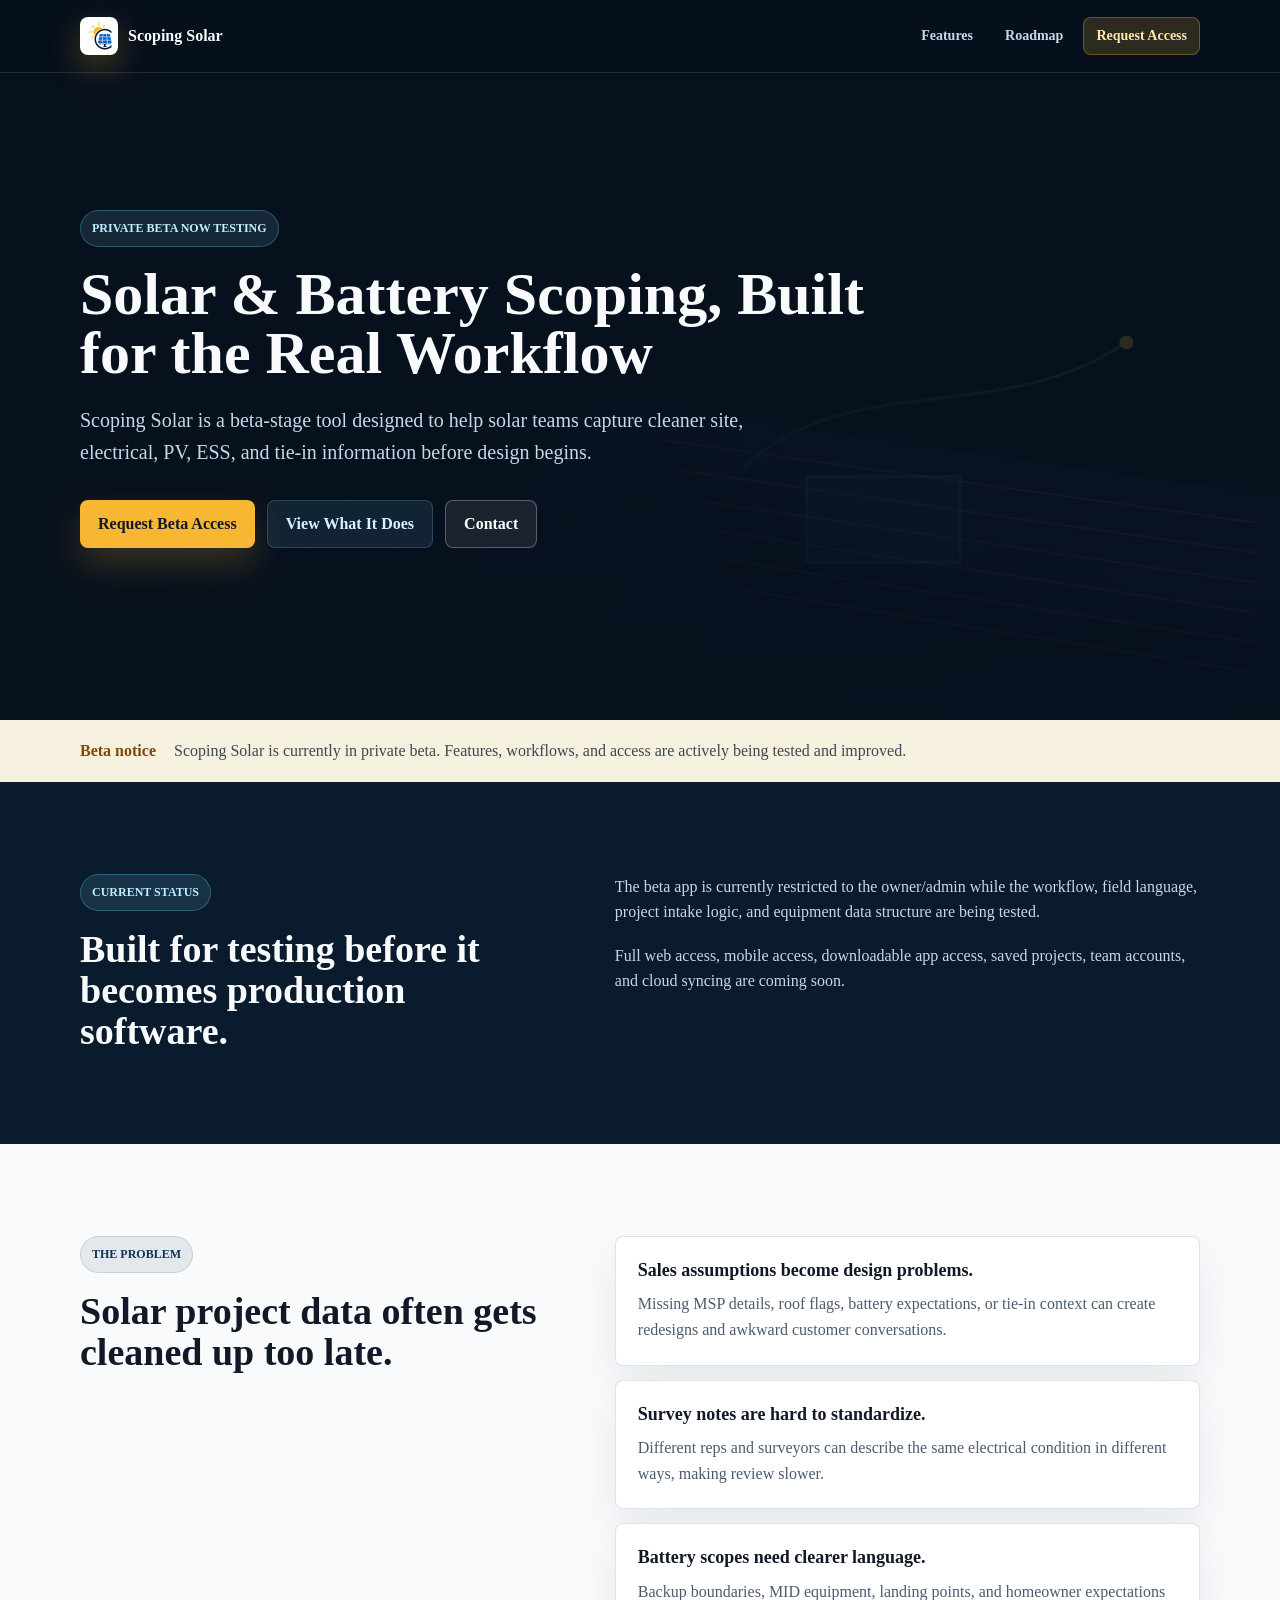
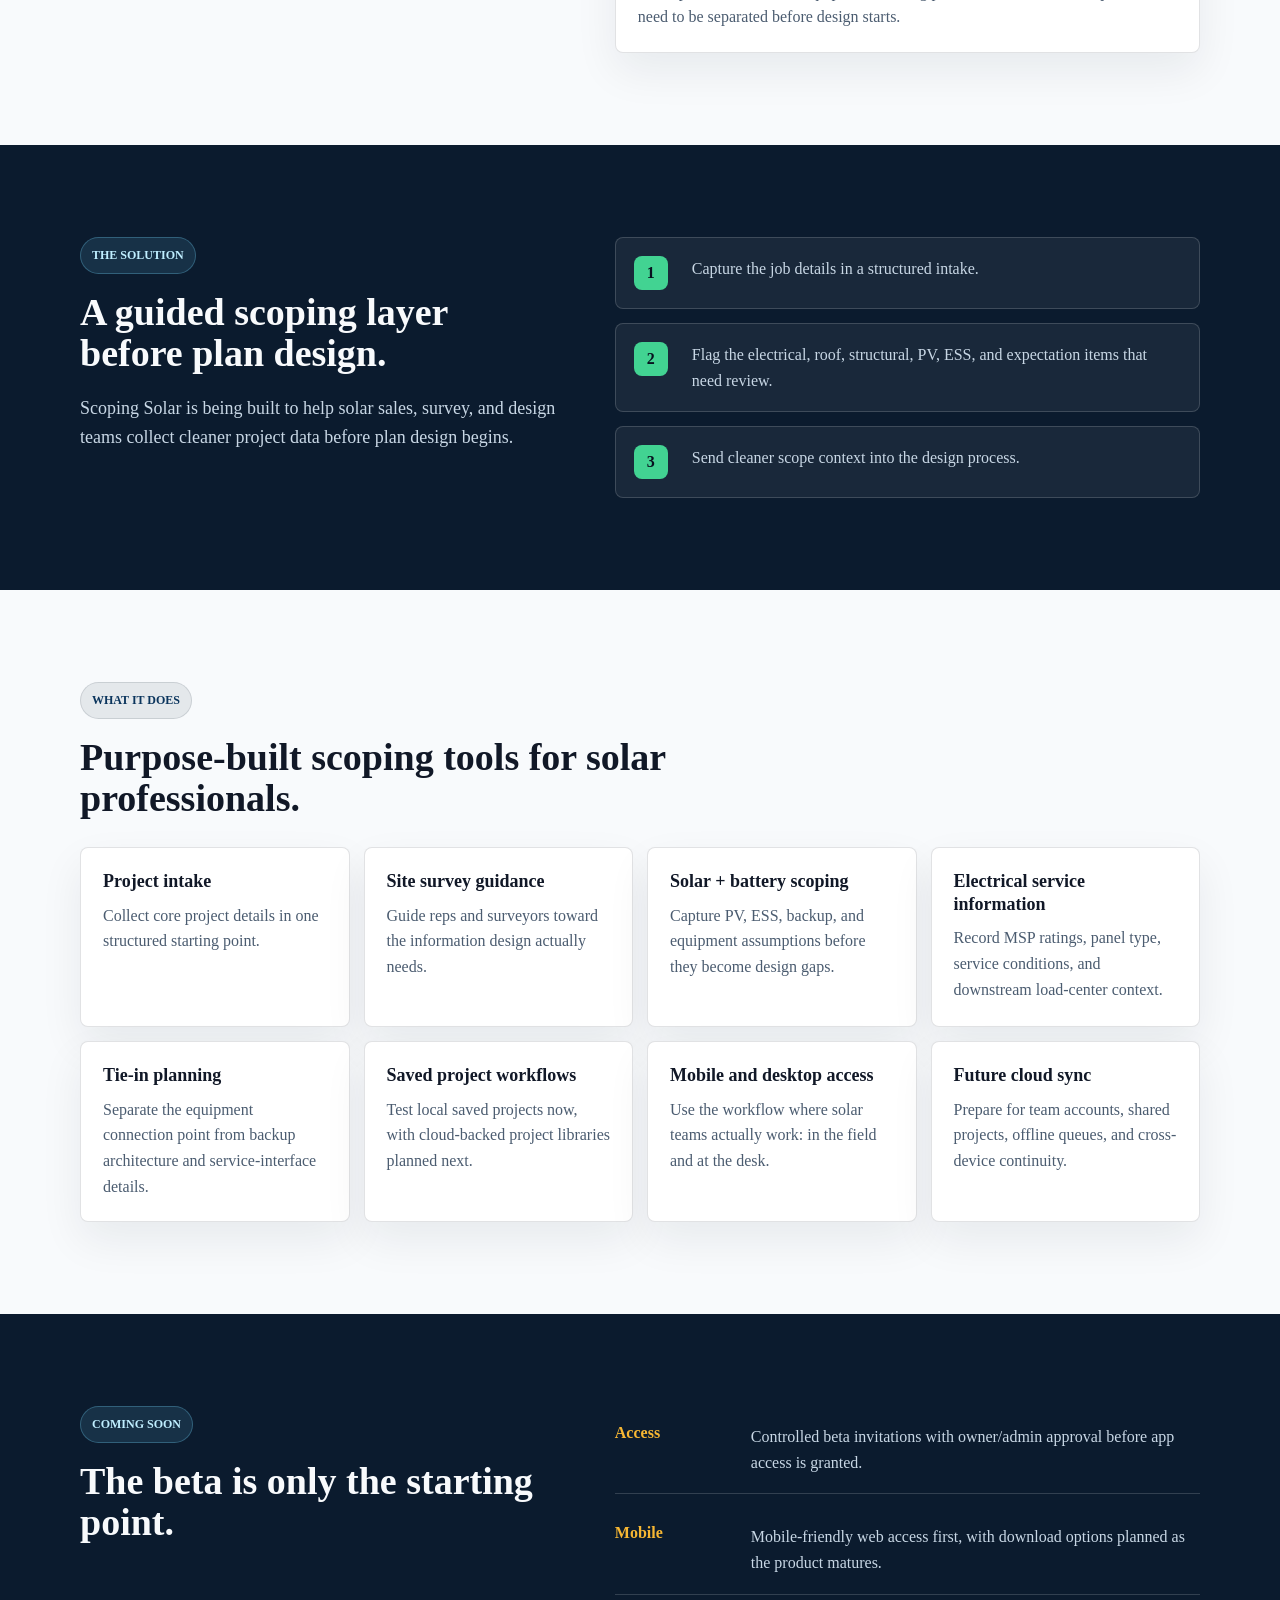
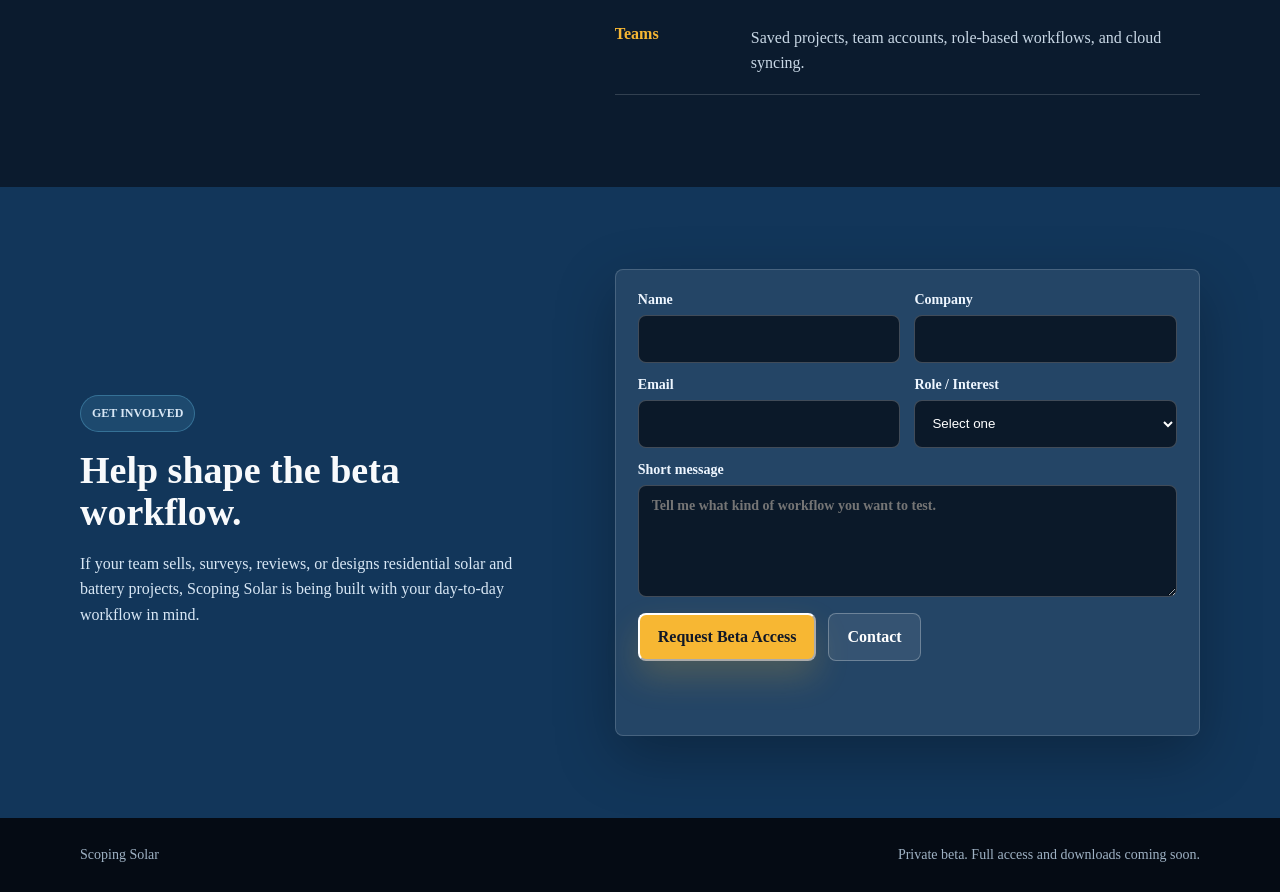
==== index.html @ 2214f365 "Add files via upload" ====
<!doctype html>
<html lang="en">
<head>
  <meta charset="UTF-8" />
  <meta name="viewport" content="width=device-width, initial-scale=1.0" />
  <meta name="theme-color" content="#08111f" />
  <meta
    name="description"
    content="Scoping Solar is a beta-stage solar and battery scoping app for cleaner sales, survey, and design project intake."
  />
  <title>Scoping Solar | Solar and Battery Scoping</title>
  <link rel="canonical" href="https://www.scopingsolar.com/" />
  <link rel="icon" href="scoping_solar_icon.png" type="image/png" />
  <link rel="apple-touch-icon" href="scoping_solar_icon.png" />
  <link rel="stylesheet" href="styles.css" />
</head>
<body>
  <a class="skip-link" href="#main">Skip to content</a>

  <header class="site-header" aria-label="Site header">
    <nav class="nav" aria-label="Primary navigation">
      <a class="brand" href="#top" aria-label="Scoping Solar home">
        <img class="brand-mark" src="scoping_solar_icon.png" alt="" aria-hidden="true" />
        <span>Scoping Solar</span>
      </a>
      <div class="nav-actions">
        <a href="#features">Features</a>
        <a href="#coming-soon">Roadmap</a>
        <a class="nav-cta" href="#request-access" data-scroll>Request Access</a>
      </div>
    </nav>
  </header>

  <main id="main">
    <section id="top" class="hero" aria-labelledby="hero-title">
      <canvas id="heroCanvas" aria-hidden="true"></canvas>
      <div class="hero-overlay" aria-hidden="true"></div>

      <div class="hero-content">
        <p class="beta-pill">Private beta now testing</p>
        <h1 id="hero-title">Solar &amp; Battery Scoping, Built for the Real Workflow</h1>
        <p class="hero-copy">
          Scoping Solar is a beta-stage tool designed to help solar teams capture cleaner site,
          electrical, PV, ESS, and tie-in information before design begins.
        </p>
        <div class="hero-actions" aria-label="Primary actions">
          <a class="button primary" href="#request-access" data-scroll>Request Beta Access</a>
          <a class="button quiet" href="#features" data-scroll>View What It Does</a>
          <a class="button secondary" href="mailto:BlakeParkison@outlook.com?subject=Scoping%20Solar%20Contact">Contact</a>
        </div>
      </div>
    </section>

    <section class="notice-band" aria-label="Beta notice">
      <div class="section-inner notice-content">
        <strong>Beta notice</strong>
        <p>
          Scoping Solar is currently in private beta. Features, workflows, and access are actively
          being tested and improved.
        </p>
      </div>
    </section>

    <section id="beta" class="section split-section" aria-labelledby="beta-title">
      <div class="section-inner split-grid">
        <div>
          <p class="section-kicker">Current status</p>
          <h2 id="beta-title">Built for testing before it becomes production software.</h2>
        </div>
        <div class="text-stack">
          <p>
            The beta app is currently restricted to the owner/admin while the workflow, field language,
            project intake logic, and equipment data structure are being tested.
          </p>
          <p>
            Full web access, mobile access, downloadable app access, saved projects, team accounts,
            and cloud syncing are coming soon.
          </p>
        </div>
      </div>
    </section>

    <section id="problem" class="section problem-section" aria-labelledby="problem-title">
      <div class="section-inner two-column">
        <div>
          <p class="section-kicker">The problem</p>
          <h2 id="problem-title">Solar project data often gets cleaned up too late.</h2>
        </div>
        <div class="panel-list" aria-label="Common workflow problems">
          <div class="info-panel">
            <h3>Sales assumptions become design problems.</h3>
            <p>Missing MSP details, roof flags, battery expectations, or tie-in context can create redesigns and awkward customer conversations.</p>
          </div>
          <div class="info-panel">
            <h3>Survey notes are hard to standardize.</h3>
            <p>Different reps and surveyors can describe the same electrical condition in different ways, making review slower.</p>
          </div>
          <div class="info-panel">
            <h3>Battery scopes need clearer language.</h3>
            <p>Backup boundaries, MID equipment, landing points, and homeowner expectations need to be separated before design starts.</p>
          </div>
        </div>
      </div>
    </section>

    <section id="solution" class="section solution-section" aria-labelledby="solution-title">
      <div class="section-inner solution-layout">
        <div>
          <p class="section-kicker">The solution</p>
          <h2 id="solution-title">A guided scoping layer before plan design.</h2>
          <p class="lead">
            Scoping Solar is being built to help solar sales, survey, and design teams collect cleaner
            project data before plan design begins.
          </p>
        </div>
        <div class="process" aria-label="Workflow overview">
          <div class="process-step">
            <span>1</span>
            <p>Capture the job details in a structured intake.</p>
          </div>
          <div class="process-step">
            <span>2</span>
            <p>Flag the electrical, roof, structural, PV, ESS, and expectation items that need review.</p>
          </div>
          <div class="process-step">
            <span>3</span>
            <p>Send cleaner scope context into the design process.</p>
          </div>
        </div>
      </div>
    </section>

    <section id="features" class="section features-section" aria-labelledby="features-title">
      <div class="section-inner">
        <div class="section-heading">
          <p class="section-kicker">What it does</p>
          <h2 id="features-title">Purpose-built scoping tools for solar professionals.</h2>
        </div>
        <div class="feature-grid">
          <article class="feature-card">
            <h3>Project intake</h3>
            <p>Collect core project details in one structured starting point.</p>
          </article>
          <article class="feature-card">
            <h3>Site survey guidance</h3>
            <p>Guide reps and surveyors toward the information design actually needs.</p>
          </article>
          <article class="feature-card">
            <h3>Solar + battery scoping</h3>
            <p>Capture PV, ESS, backup, and equipment assumptions before they become design gaps.</p>
          </article>
          <article class="feature-card">
            <h3>Electrical service information</h3>
            <p>Record MSP ratings, panel type, service conditions, and downstream load-center context.</p>
          </article>
          <article class="feature-card">
            <h3>Tie-in planning</h3>
            <p>Separate the equipment connection point from backup architecture and service-interface details.</p>
          </article>
          <article class="feature-card">
            <h3>Saved project workflows</h3>
            <p>Test local saved projects now, with cloud-backed project libraries planned next.</p>
          </article>
          <article class="feature-card">
            <h3>Mobile and desktop access</h3>
            <p>Use the workflow where solar teams actually work: in the field and at the desk.</p>
          </article>
          <article class="feature-card">
            <h3>Future cloud sync</h3>
            <p>Prepare for team accounts, shared projects, offline queues, and cross-device continuity.</p>
          </article>
        </div>
      </div>
    </section>

    <section id="coming-soon" class="section coming-section" aria-labelledby="coming-title">
      <div class="section-inner two-column">
        <div>
          <p class="section-kicker">Coming soon</p>
          <h2 id="coming-title">The beta is only the starting point.</h2>
        </div>
        <div class="roadmap-list">
          <div class="roadmap-item">
            <span>Access</span>
            <p>Controlled beta invitations with owner/admin approval before app access is granted.</p>
          </div>
          <div class="roadmap-item">
            <span>Mobile</span>
            <p>Mobile-friendly web access first, with download options planned as the product matures.</p>
          </div>
          <div class="roadmap-item">
            <span>Teams</span>
            <p>Saved projects, team accounts, role-based workflows, and cloud syncing.</p>
          </div>
        </div>
      </div>
    </section>

    <section id="request-access" class="cta-section" aria-labelledby="cta-title">
      <div class="section-inner cta-layout">
        <div>
          <p class="section-kicker">Get involved</p>
          <h2 id="cta-title">Help shape the beta workflow.</h2>
          <p>
            If your team sells, surveys, reviews, or designs residential solar and battery projects,
            Scoping Solar is being built with your day-to-day workflow in mind.
          </p>
        </div>
        <!-- TODO: Replace this mailto/local placeholder with a secure backend form endpoint and admin approval workflow. -->
        <form id="accessRequestForm" class="access-form" novalidate>
          <label>
            <span>Name</span>
            <input name="name" type="text" autocomplete="name" required />
          </label>
          <label>
            <span>Company</span>
            <input name="company" type="text" autocomplete="organization" required />
          </label>
          <label>
            <span>Email</span>
            <input name="email" type="email" autocomplete="email" required />
          </label>
          <label>
            <span>Role / Interest</span>
            <select name="role" required>
              <option value="">Select one</option>
              <option>Solar sales</option>
              <option>Site survey</option>
              <option>Design / engineering</option>
              <option>Operations / management</option>
              <option>Installer / EPC</option>
              <option>Other</option>
            </select>
          </label>
          <label class="full">
            <span>Short message</span>
            <textarea name="message" rows="4" placeholder="Tell me what kind of workflow you want to test."></textarea>
          </label>
          <div class="form-actions">
            <button class="button primary" type="submit">Request Beta Access</button>
            <a class="button secondary" href="mailto:BlakeParkison@outlook.com?subject=Scoping%20Solar%20Contact">Contact</a>
          </div>
          <p id="accessFormStatus" class="form-status" role="status" aria-live="polite"></p>
        </form>
      </div>
    </section>
  </main>

  <footer class="footer">
    <div class="section-inner footer-content">
      <p>Scoping Solar</p>
      <p>Private beta. Full access and downloads coming soon.</p>
    </div>
  </footer>

  <script src="app.js"></script>
</body>
</html>
---- styles.css ----
:root {
  color-scheme: dark;
  --ink: #07101d;
  --navy: #0b1b2e;
  --panel: #10233a;
  --panel-soft: #f7fafc;
  --line: rgba(255, 255, 255, 0.16);
  --line-dark: rgba(9, 23, 39, 0.12);
  --text: #f8fafc;
  --soft: #c8d7e5;
  --muted: #5f7186;
  --solar: #f7b733;
  --cyan: #75d7ff;
  --green: #42d392;
  --white: #ffffff;
  --shadow: 0 20px 60px rgba(0, 0, 0, 0.28);
  --max: 1120px;
  --radius: 8px;
}

* {
  box-sizing: border-box;
}

html {
  scroll-behavior: smooth;
}

body {
  margin: 0;
  background: var(--ink);
  color: var(--text);
  font-family: Inter, ui-sans-serif, system-ui, -apple-system, BlinkMacSystemFont, "Segoe UI", sans-serif;
}

body,
button,
input,
textarea {
  font: inherit;
}

a {
  color: inherit;
  text-decoration: none;
}

p,
h1,
h2,
h3 {
  margin: 0;
}

p {
  line-height: 1.6;
}

.skip-link {
  position: absolute;
  left: 16px;
  top: -80px;
  z-index: 100;
  border-radius: var(--radius);
  background: var(--solar);
  color: #111827;
  padding: 10px 14px;
  font-weight: 800;
}

.skip-link:focus {
  top: 12px;
}

.site-header {
  position: fixed;
  inset: 0 0 auto;
  z-index: 30;
  border-bottom: 1px solid rgba(255, 255, 255, 0.12);
  background: rgba(7, 16, 29, 0.82);
  backdrop-filter: blur(16px);
}

.nav {
  display: flex;
  align-items: center;
  justify-content: space-between;
  gap: 18px;
  width: min(var(--max), calc(100% - 32px));
  min-height: 72px;
  margin: 0 auto;
}

.brand {
  display: inline-flex;
  align-items: center;
  gap: 10px;
  min-width: 0;
  font-weight: 900;
}

.brand-mark {
  width: 38px;
  height: 38px;
  border-radius: var(--radius);
  object-fit: contain;
  background: var(--white);
  padding: 3px;
  box-shadow: 0 12px 32px rgba(247, 183, 51, 0.28);
}

.nav-actions {
  display: flex;
  align-items: center;
  justify-content: flex-end;
  gap: 8px;
  font-size: 14px;
  font-weight: 800;
}

.nav-actions a {
  border-radius: var(--radius);
  padding: 10px 12px;
  color: var(--soft);
}

.nav-actions a:hover,
.nav-actions a:focus-visible {
  background: rgba(255, 255, 255, 0.08);
  color: var(--white);
  outline: none;
}

.nav-actions .nav-cta {
  background: rgba(247, 183, 51, 0.16);
  color: #ffe7aa;
  border: 1px solid rgba(247, 183, 51, 0.32);
}

.hero {
  position: relative;
  display: grid;
  align-items: center;
  min-height: 720px;
  overflow: hidden;
  padding: 124px 0 86px;
  background: #07101d;
}

#heroCanvas,
.hero-overlay {
  position: absolute;
  inset: 0;
  width: 100%;
  height: 100%;
}

#heroCanvas {
  opacity: 0.9;
}

.hero-overlay {
  background:
    linear-gradient(90deg, rgba(7, 16, 29, 0.94) 0%, rgba(7, 16, 29, 0.78) 46%, rgba(7, 16, 29, 0.42) 100%),
    linear-gradient(180deg, rgba(7, 16, 29, 0.2) 0%, rgba(7, 16, 29, 0.92) 100%);
}

.hero-content {
  position: relative;
  z-index: 2;
  width: min(var(--max), calc(100% - 32px));
  margin: 0 auto;
}

.beta-pill,
.section-kicker {
  display: inline-flex;
  align-items: center;
  border-radius: 999px;
  margin-bottom: 18px;
  padding: 8px 11px;
  background: rgba(117, 215, 255, 0.12);
  border: 1px solid rgba(117, 215, 255, 0.28);
  color: #bfeeff;
  font-size: 12px;
  font-weight: 900;
  text-transform: uppercase;
  letter-spacing: 0;
}

h1 {
  max-width: 830px;
  font-size: 60px;
  line-height: 0.98;
  letter-spacing: 0;
}

.hero-copy {
  max-width: 720px;
  margin-top: 22px;
  color: var(--soft);
  font-size: 20px;
}

.hero-actions,
.cta-actions {
  display: flex;
  flex-wrap: wrap;
  gap: 12px;
  margin-top: 32px;
}

.button {
  display: inline-flex;
  align-items: center;
  justify-content: center;
  min-height: 48px;
  border-radius: var(--radius);
  padding: 13px 18px;
  font-weight: 900;
  text-align: center;
  transition: transform 160ms ease, background 160ms ease, border-color 160ms ease;
}

.button:hover,
.button:focus-visible {
  transform: translateY(-1px);
  outline: none;
}

.button.primary {
  background: var(--solar);
  color: #111827;
  box-shadow: 0 16px 34px rgba(247, 183, 51, 0.2);
}

.button.secondary {
  border: 1px solid rgba(255, 255, 255, 0.28);
  background: rgba(255, 255, 255, 0.08);
  color: var(--white);
}

.button.quiet {
  color: #d6f3ff;
  background: rgba(117, 215, 255, 0.1);
  border: 1px solid rgba(117, 215, 255, 0.2);
}

.notice-band {
  background: #f6f0df;
  color: #1f2937;
}

.section-inner {
  width: min(var(--max), calc(100% - 32px));
  margin: 0 auto;
}

.notice-content {
  display: flex;
  align-items: center;
  gap: 18px;
  padding: 18px 0;
}

.notice-content strong {
  flex: 0 0 auto;
  color: #7c4a03;
}

.notice-content p {
  color: #3f4753;
}

.section {
  padding: 92px 0;
}

.split-section,
.solution-section,
.coming-section {
  background: var(--navy);
}

.problem-section,
.features-section {
  background: #f8fafc;
  color: #111827;
}

.split-grid,
.two-column,
.solution-layout,
.cta-layout {
  display: grid;
  grid-template-columns: minmax(0, 0.9fr) minmax(0, 1.1fr);
  gap: 56px;
  align-items: start;
}

h2 {
  max-width: 680px;
  font-size: 38px;
  line-height: 1.08;
  letter-spacing: 0;
}

h3 {
  font-size: 18px;
  line-height: 1.25;
  letter-spacing: 0;
}

.text-stack {
  display: grid;
  gap: 18px;
  color: var(--soft);
}

.problem-section .section-kicker,
.features-section .section-kicker {
  background: rgba(11, 27, 46, 0.08);
  border-color: rgba(11, 27, 46, 0.12);
  color: #0b355d;
}

.panel-list {
  display: grid;
  gap: 14px;
}

.info-panel,
.feature-card {
  border-radius: var(--radius);
  border: 1px solid var(--line-dark);
  background: var(--white);
  box-shadow: 0 18px 44px rgba(15, 23, 42, 0.07);
}

.info-panel {
  padding: 22px;
}

.info-panel p,
.feature-card p {
  margin-top: 10px;
  color: #4b5c70;
}

.lead {
  margin-top: 20px;
  color: var(--soft);
  font-size: 18px;
}

.process {
  display: grid;
  gap: 14px;
}

.process-step {
  display: grid;
  grid-template-columns: 44px 1fr;
  gap: 14px;
  align-items: start;
  border-radius: var(--radius);
  border: 1px solid var(--line);
  background: rgba(255, 255, 255, 0.06);
  padding: 18px;
}

.process-step span {
  display: grid;
  place-items: center;
  width: 34px;
  height: 34px;
  border-radius: var(--radius);
  background: var(--green);
  color: #08111f;
  font-weight: 900;
}

.process-step p {
  color: var(--soft);
}

.section-heading {
  max-width: 720px;
  margin-bottom: 28px;
}

.feature-grid {
  display: grid;
  grid-template-columns: repeat(4, minmax(0, 1fr));
  gap: 14px;
}

.feature-card {
  min-height: 180px;
  padding: 22px;
}

.roadmap-list {
  display: grid;
  gap: 12px;
}

.roadmap-item {
  display: grid;
  grid-template-columns: 120px 1fr;
  gap: 16px;
  padding: 18px 0;
  border-bottom: 1px solid var(--line);
}

.roadmap-item span {
  color: var(--solar);
  font-weight: 900;
}

.roadmap-item p {
  color: var(--soft);
}

.cta-section {
  background: #12365a;
  color: var(--text);
  padding: 82px 0;
}

.cta-layout {
  align-items: center;
}

.cta-layout p {
  margin-top: 18px;
  color: #d8e7f5;
}

.cta-actions {
  justify-content: flex-end;
  margin-top: 0;
}

.access-form {
  display: grid;
  grid-template-columns: repeat(2, minmax(0, 1fr));
  gap: 14px;
  border-radius: var(--radius);
  border: 1px solid rgba(255, 255, 255, 0.16);
  background: rgba(255, 255, 255, 0.08);
  padding: 22px;
  box-shadow: var(--shadow);
}

.access-form label {
  display: grid;
  gap: 7px;
  color: #eef6ff;
  font-size: 14px;
  font-weight: 900;
}

.access-form .full,
.form-actions,
.form-status {
  grid-column: 1 / -1;
}

.access-form input,
.access-form select,
.access-form textarea {
  width: 100%;
  min-height: 48px;
  border: 1px solid rgba(255, 255, 255, 0.22);
  border-radius: var(--radius);
  background: rgba(7, 16, 29, 0.82);
  color: var(--white);
  padding: 12px 13px;
  outline: none;
}

.access-form textarea {
  min-height: 112px;
  resize: vertical;
}

.access-form input:focus,
.access-form select:focus,
.access-form textarea:focus {
  border-color: var(--solar);
  box-shadow: 0 0 0 3px rgba(247, 183, 51, 0.18);
}

.access-form select option {
  color: #111827;
}

.form-actions {
  display: flex;
  flex-wrap: wrap;
  gap: 12px;
  margin-top: 2px;
}

.form-status {
  min-height: 20px;
  color: #d8e7f5;
  font-size: 14px;
}

.footer {
  background: #050b14;
  color: #9fb2c4;
  padding: 26px 0;
}

.footer-content {
  display: flex;
  justify-content: space-between;
  gap: 18px;
  font-size: 14px;
}

@media (max-width: 900px) {
  .nav {
    min-height: 66px;
  }

  .nav-actions a:not(.nav-cta) {
    display: none;
  }

  .hero {
    min-height: 660px;
    padding-top: 112px;
  }

  h1 {
    font-size: 44px;
  }

  .hero-copy {
    font-size: 18px;
  }

  .split-grid,
  .two-column,
  .solution-layout,
  .cta-layout {
    grid-template-columns: 1fr;
    gap: 28px;
  }

  .feature-grid {
    grid-template-columns: repeat(2, minmax(0, 1fr));
  }

  .cta-actions {
    justify-content: flex-start;
  }

  .access-form {
    grid-template-columns: 1fr;
  }
}

@media (max-width: 640px) {
  .brand span:last-child {
    max-width: 132px;
    overflow: hidden;
    text-overflow: ellipsis;
    white-space: nowrap;
  }

  .nav-actions .nav-cta {
    padding: 9px 10px;
    font-size: 13px;
  }

  .hero {
    min-height: 620px;
  }

  .hero-overlay {
    background:
      linear-gradient(180deg, rgba(7, 16, 29, 0.94) 0%, rgba(7, 16, 29, 0.76) 58%, rgba(7, 16, 29, 0.96) 100%);
  }

  h1 {
    font-size: 36px;
  }

  h2 {
    font-size: 30px;
  }

  .hero-actions,
  .cta-actions {
    display: grid;
    grid-template-columns: 1fr;
  }

  .button {
    width: 100%;
  }

  .notice-content,
  .footer-content {
    align-items: flex-start;
    flex-direction: column;
  }

  .section {
    padding: 68px 0;
  }

  .feature-grid {
    grid-template-columns: 1fr;
  }

  .roadmap-item {
    grid-template-columns: 1fr;
    gap: 6px;
  }
}

@media (prefers-reduced-motion: reduce) {
  html {
    scroll-behavior: auto;
  }

  .button {
    transition: none;
  }
}
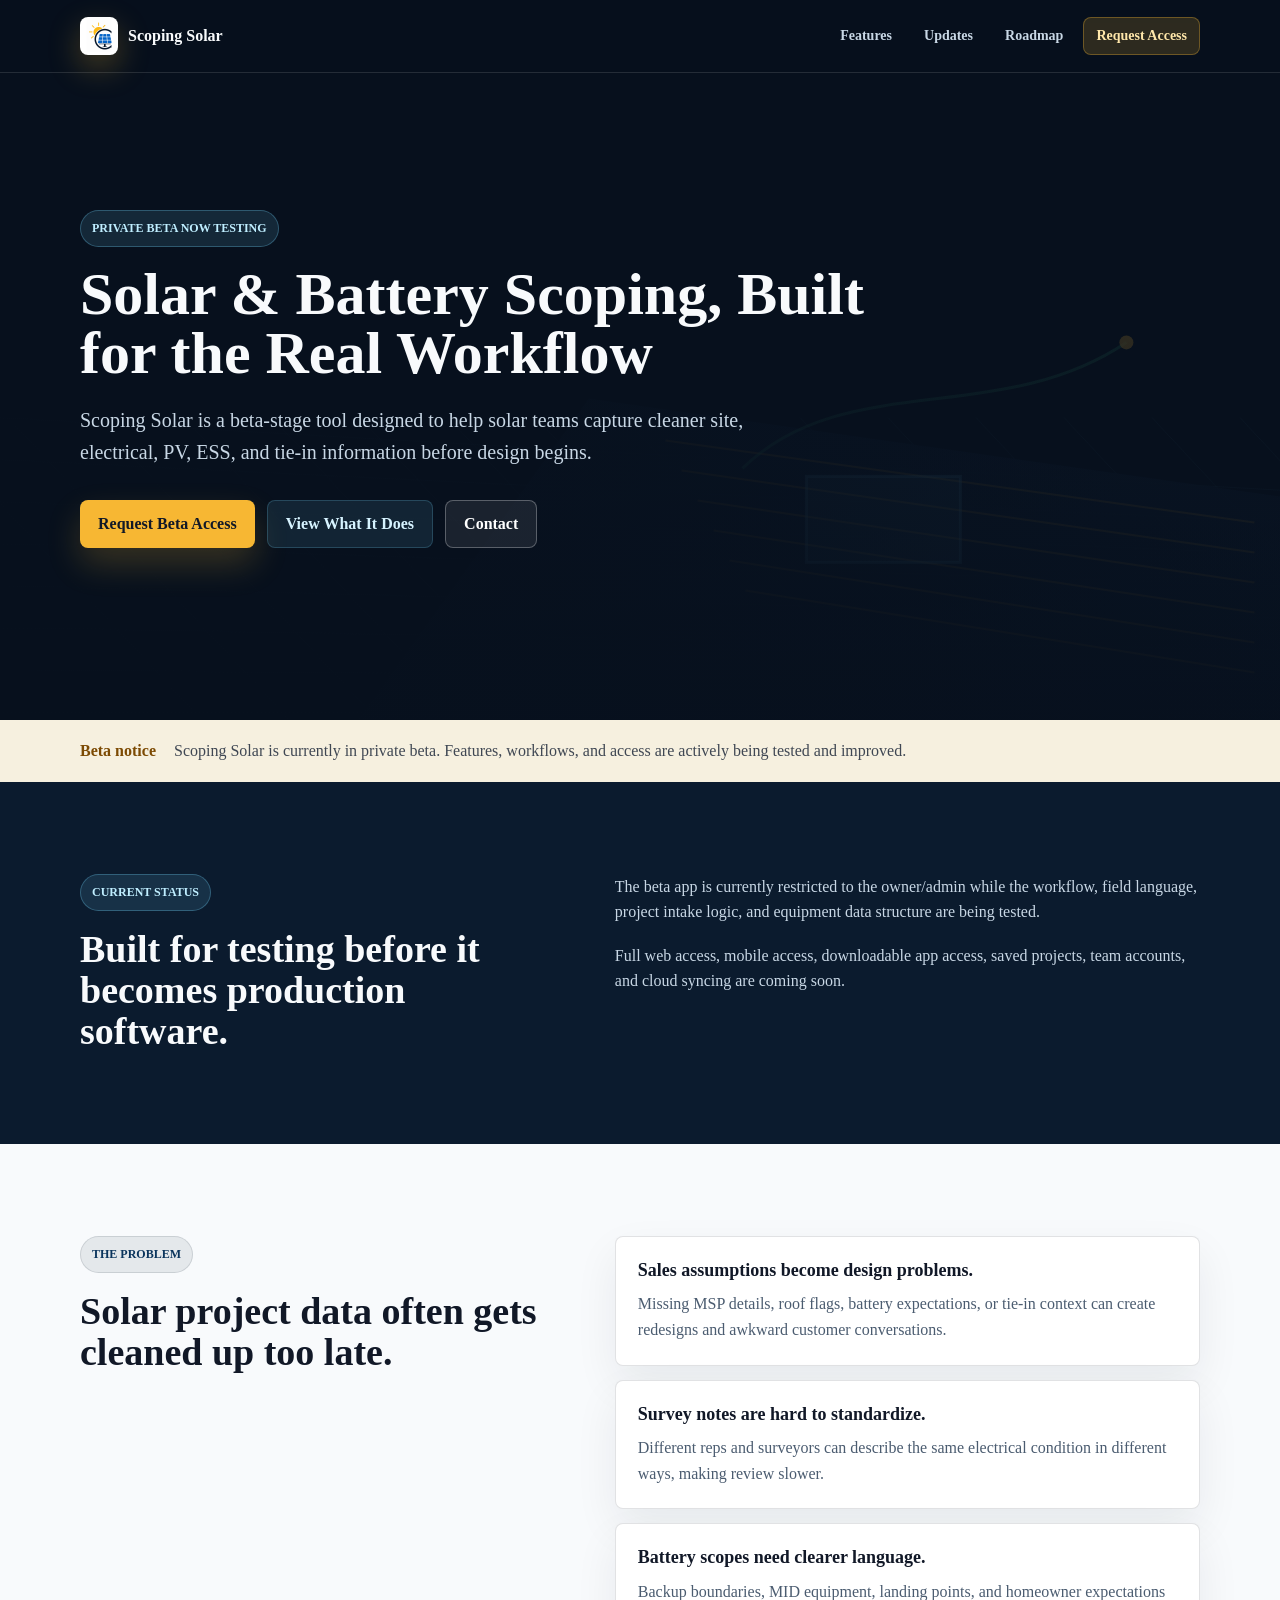
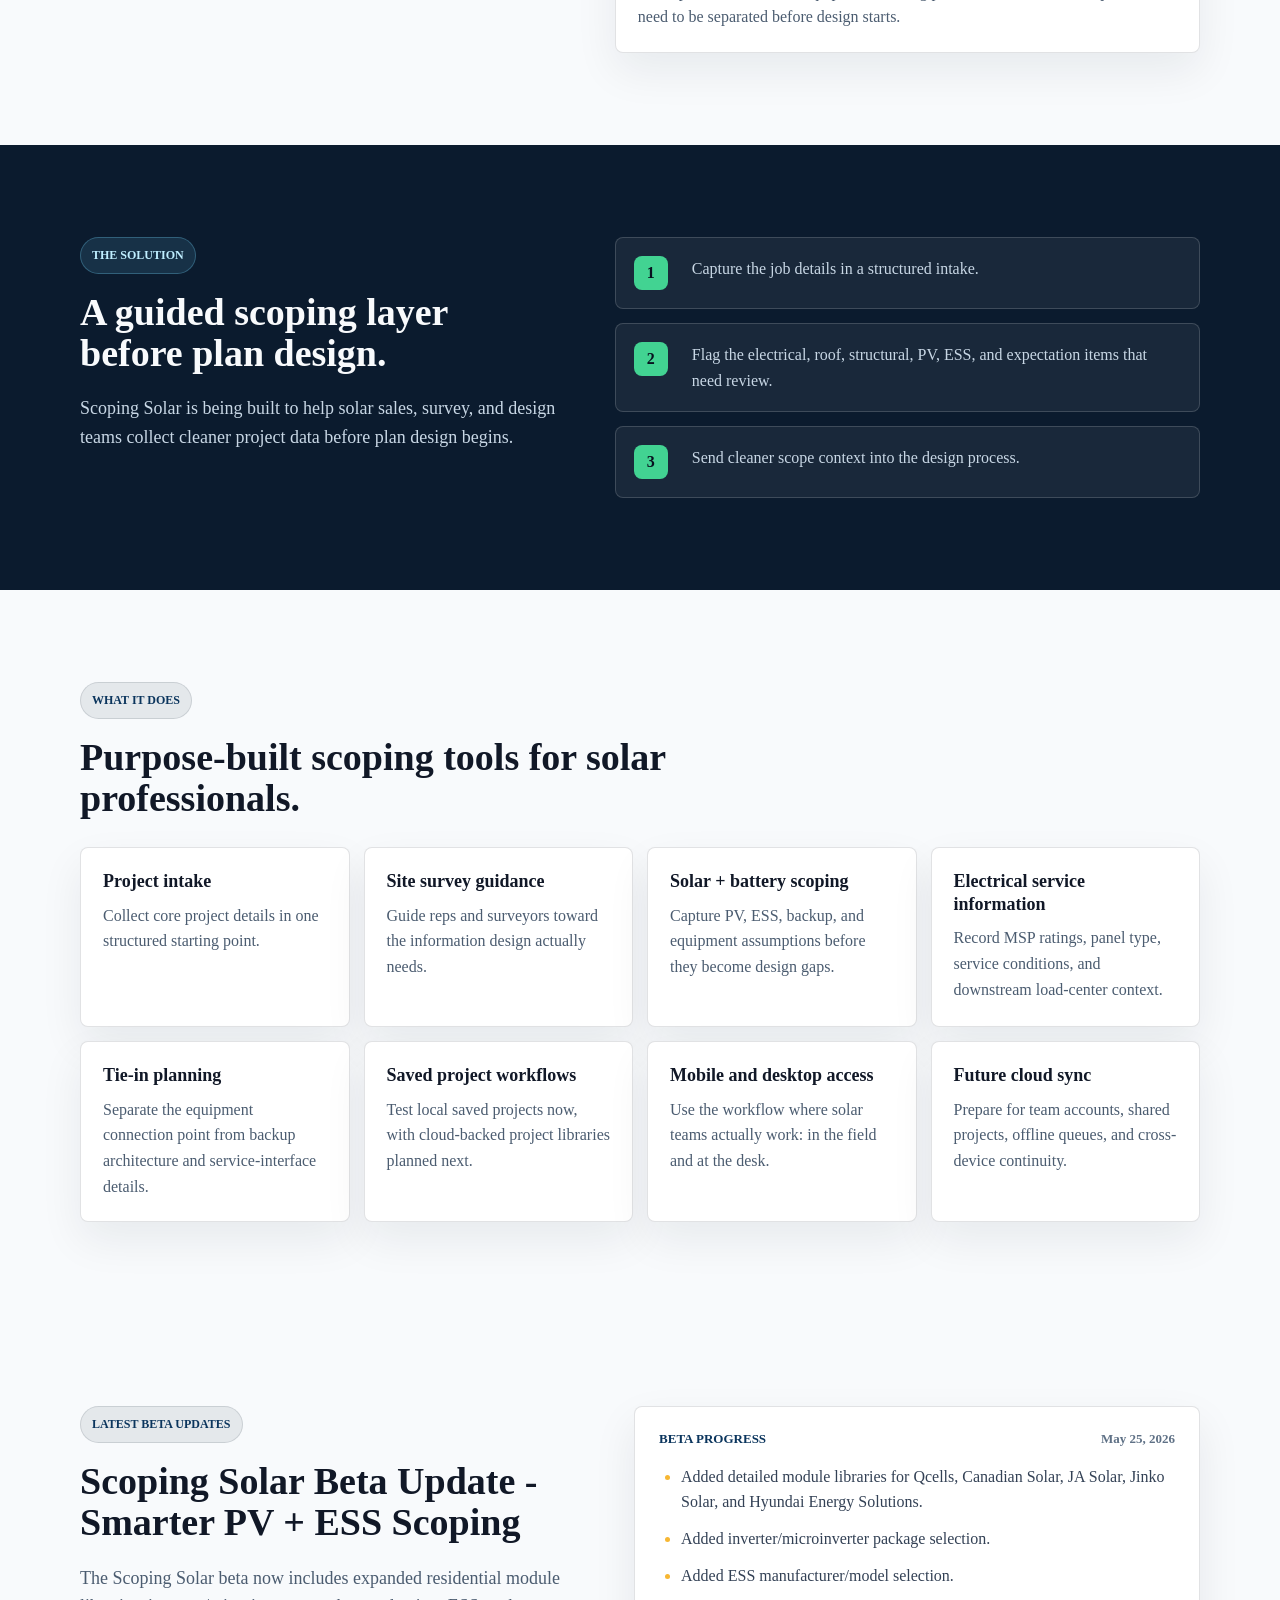
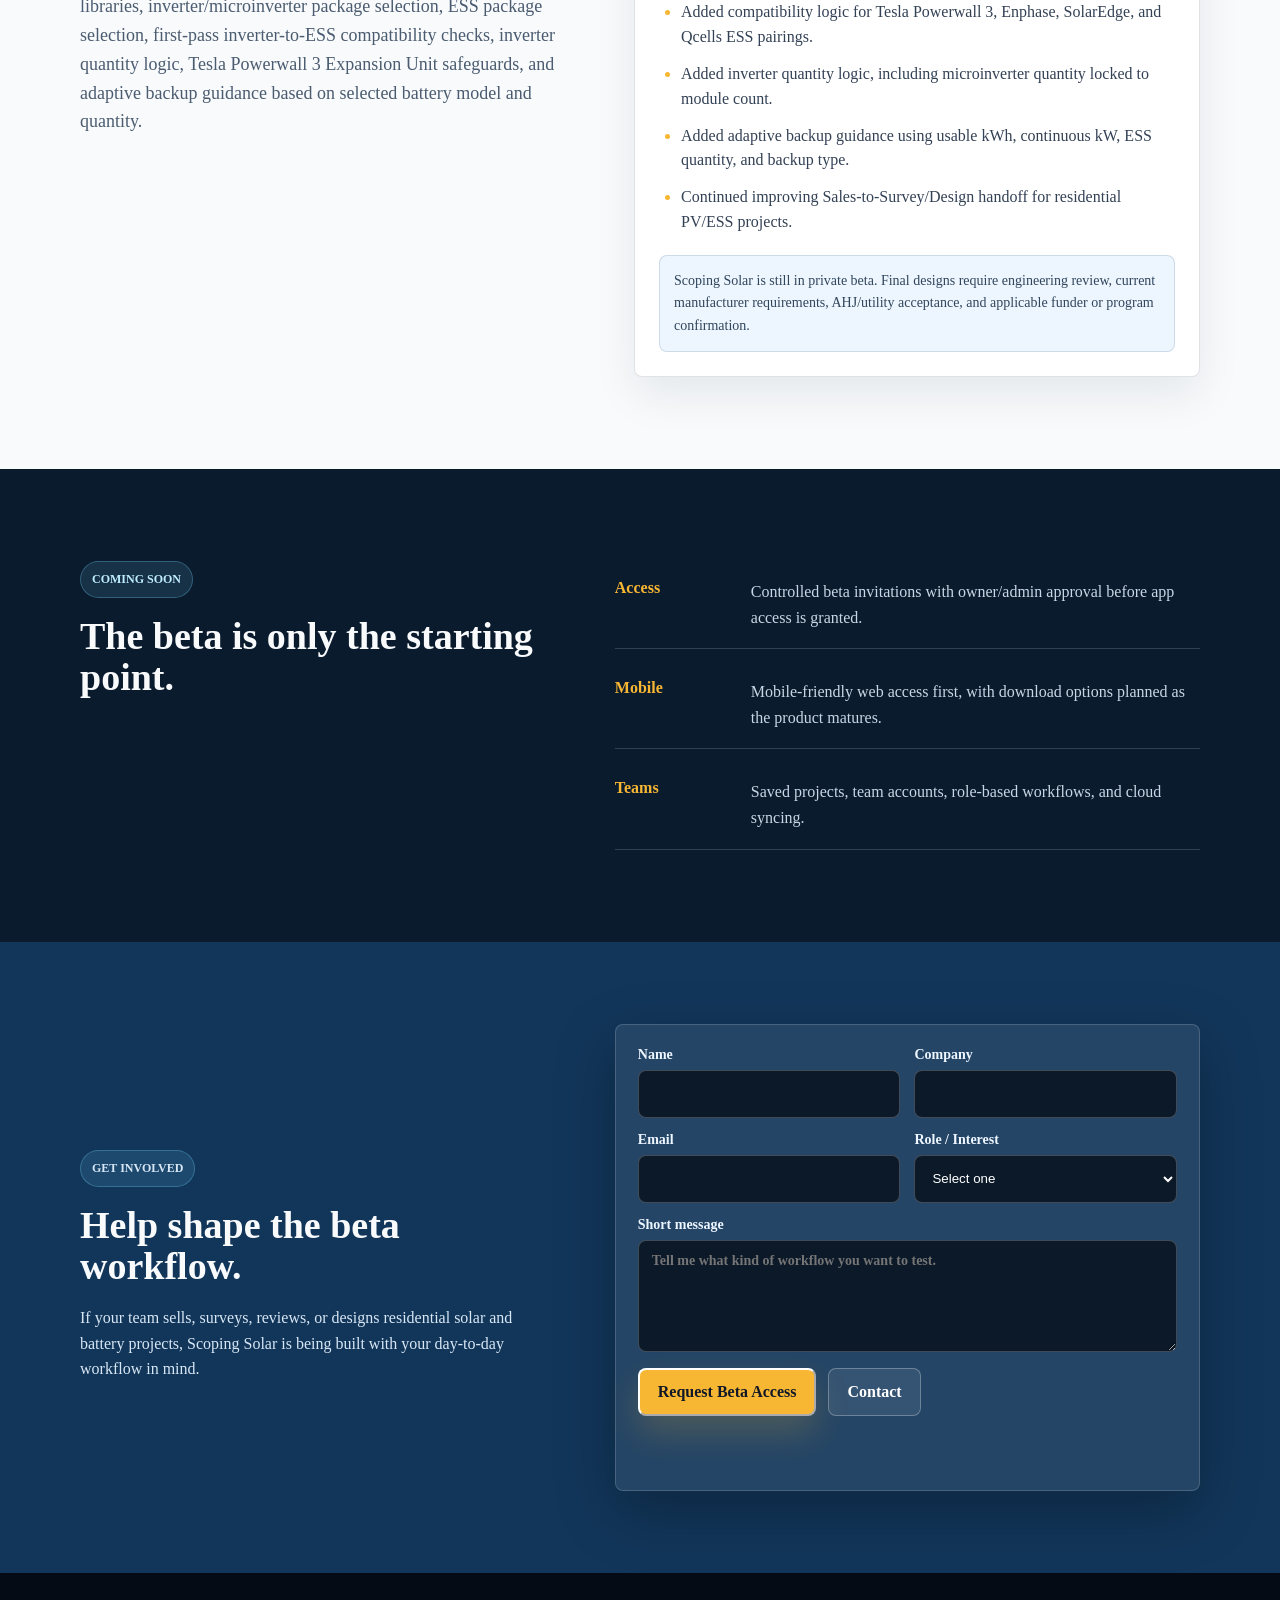
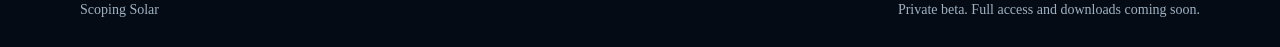
==== commit b85b27f6: "Add files via upload" ====
--- a/index.html
+++ b/index.html
@@ -25,6 +25,7 @@
       </a>
       <div class="nav-actions">
         <a href="#features">Features</a>
+        <a href="#updates">Updates</a>
         <a href="#coming-soon">Roadmap</a>
         <a class="nav-cta" href="#request-access" data-scroll>Request Access</a>
       </div>
@@ -173,6 +174,42 @@
       </div>
     </section>
 
+    <section id="updates" class="section updates-section" aria-labelledby="updates-title">
+      <div class="section-inner updates-layout">
+        <div class="section-heading">
+          <p class="section-kicker">Latest beta updates</p>
+          <h2 id="updates-title">Scoping Solar Beta Update - Smarter PV + ESS Scoping</h2>
+          <p class="lead dark-lead">
+            The Scoping Solar beta now includes expanded residential module libraries,
+            inverter/microinverter package selection, ESS package selection, first-pass
+            inverter-to-ESS compatibility checks, inverter quantity logic, Tesla Powerwall 3
+            Expansion Unit safeguards, and adaptive backup guidance based on selected battery
+            model and quantity.
+          </p>
+        </div>
+        <article class="update-card">
+          <div class="update-card-head">
+            <span>Beta progress</span>
+            <time datetime="2026-05-25">May 25, 2026</time>
+          </div>
+          <ul class="update-list">
+            <li>Added detailed module libraries for Qcells, Canadian Solar, JA Solar, Jinko Solar, and Hyundai Energy Solutions.</li>
+            <li>Added inverter/microinverter package selection.</li>
+            <li>Added ESS manufacturer/model selection.</li>
+            <li>Added compatibility logic for Tesla Powerwall 3, Enphase, SolarEdge, and Qcells ESS pairings.</li>
+            <li>Added inverter quantity logic, including microinverter quantity locked to module count.</li>
+            <li>Added adaptive backup guidance using usable kWh, continuous kW, ESS quantity, and backup type.</li>
+            <li>Continued improving Sales-to-Survey/Design handoff for residential PV/ESS projects.</li>
+          </ul>
+          <p class="update-note">
+            Scoping Solar is still in private beta. Final designs require engineering review,
+            current manufacturer requirements, AHJ/utility acceptance, and applicable funder or
+            program confirmation.
+          </p>
+        </article>
+      </div>
+    </section>
+
     <section id="coming-soon" class="section coming-section" aria-labelledby="coming-title">
       <div class="section-inner two-column">
         <div>
--- a/styles.css
+++ b/styles.css
@@ -283,7 +283,8 @@
 }
 
 .problem-section,
-.features-section {
+.features-section,
+.updates-section {
   background: #f8fafc;
   color: #111827;
 }
@@ -318,7 +319,8 @@
 }
 
 .problem-section .section-kicker,
-.features-section .section-kicker {
+.features-section .section-kicker,
+.updates-section .section-kicker {
   background: rgba(11, 27, 46, 0.08);
   border-color: rgba(11, 27, 46, 0.12);
   color: #0b355d;
@@ -398,6 +400,66 @@
 .feature-card {
   min-height: 180px;
   padding: 22px;
+}
+
+.updates-layout {
+  display: grid;
+  grid-template-columns: minmax(0, 0.95fr) minmax(0, 1.05fr);
+  gap: 42px;
+  align-items: start;
+}
+
+.dark-lead {
+  color: #4b5c70;
+}
+
+.update-card {
+  border-radius: var(--radius);
+  border: 1px solid var(--line-dark);
+  background: var(--white);
+  padding: 24px;
+  box-shadow: 0 18px 44px rgba(15, 23, 42, 0.08);
+}
+
+.update-card-head {
+  display: flex;
+  align-items: center;
+  justify-content: space-between;
+  gap: 16px;
+  margin-bottom: 18px;
+  color: #0b355d;
+  font-size: 13px;
+  font-weight: 900;
+  text-transform: uppercase;
+}
+
+.update-card-head time {
+  color: var(--muted);
+  font-weight: 800;
+  text-transform: none;
+}
+
+.update-list {
+  display: grid;
+  gap: 12px;
+  margin: 0;
+  padding-left: 22px;
+  color: #334155;
+  line-height: 1.55;
+}
+
+.update-list li::marker {
+  color: var(--solar);
+}
+
+.update-note {
+  margin-top: 20px;
+  border-radius: var(--radius);
+  border: 1px solid rgba(11, 53, 93, 0.14);
+  background: #edf6ff;
+  color: #31455c;
+  padding: 14px;
+  font-size: 14px;
 }
 
 .roadmap-list {
@@ -547,7 +609,8 @@
   .split-grid,
   .two-column,
   .solution-layout,
-  .cta-layout {
+  .cta-layout,
+  .updates-layout {
     grid-template-columns: 1fr;
     gap: 28px;
   }
@@ -623,6 +686,16 @@
     grid-template-columns: 1fr;
     gap: 6px;
   }
+
+  .update-card {
+    padding: 20px;
+  }
+
+  .update-card-head {
+    align-items: flex-start;
+    flex-direction: column;
+    gap: 6px;
+  }
 }
 
 @media (prefers-reduced-motion: reduce) {
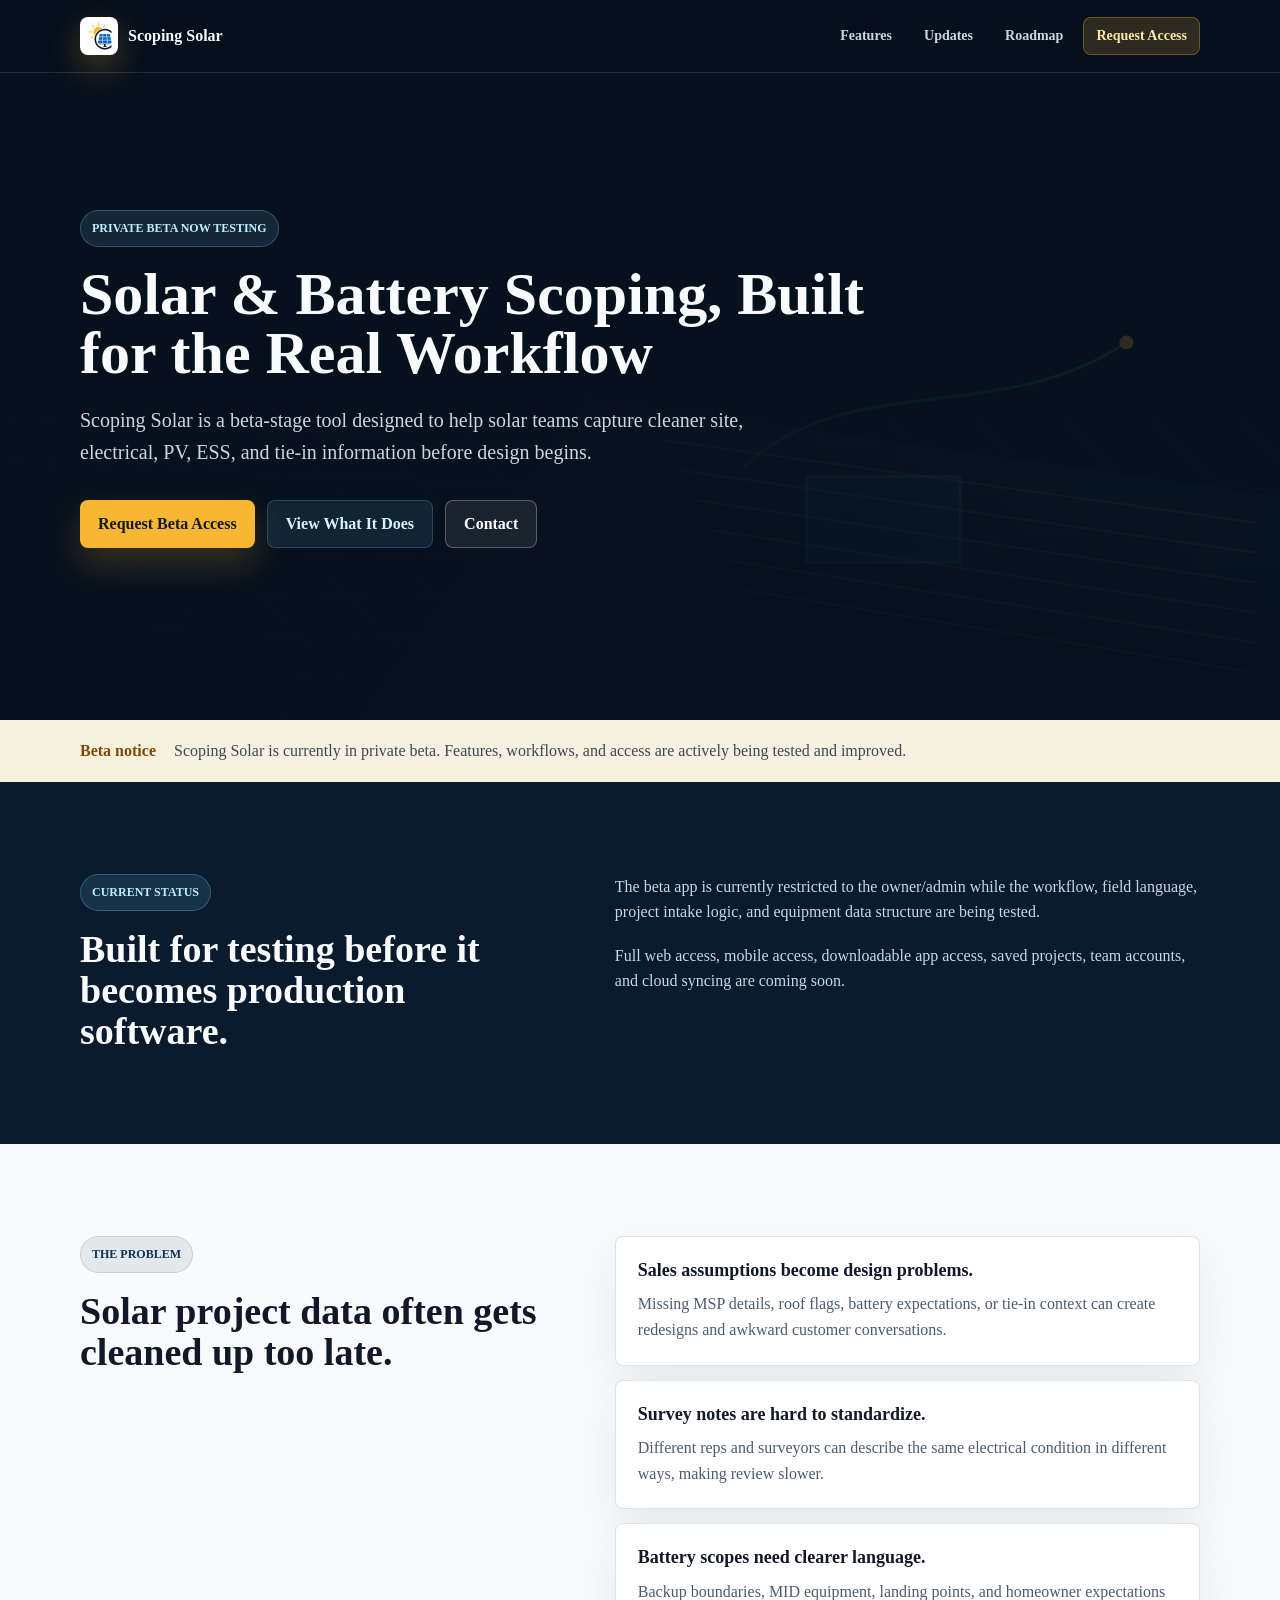
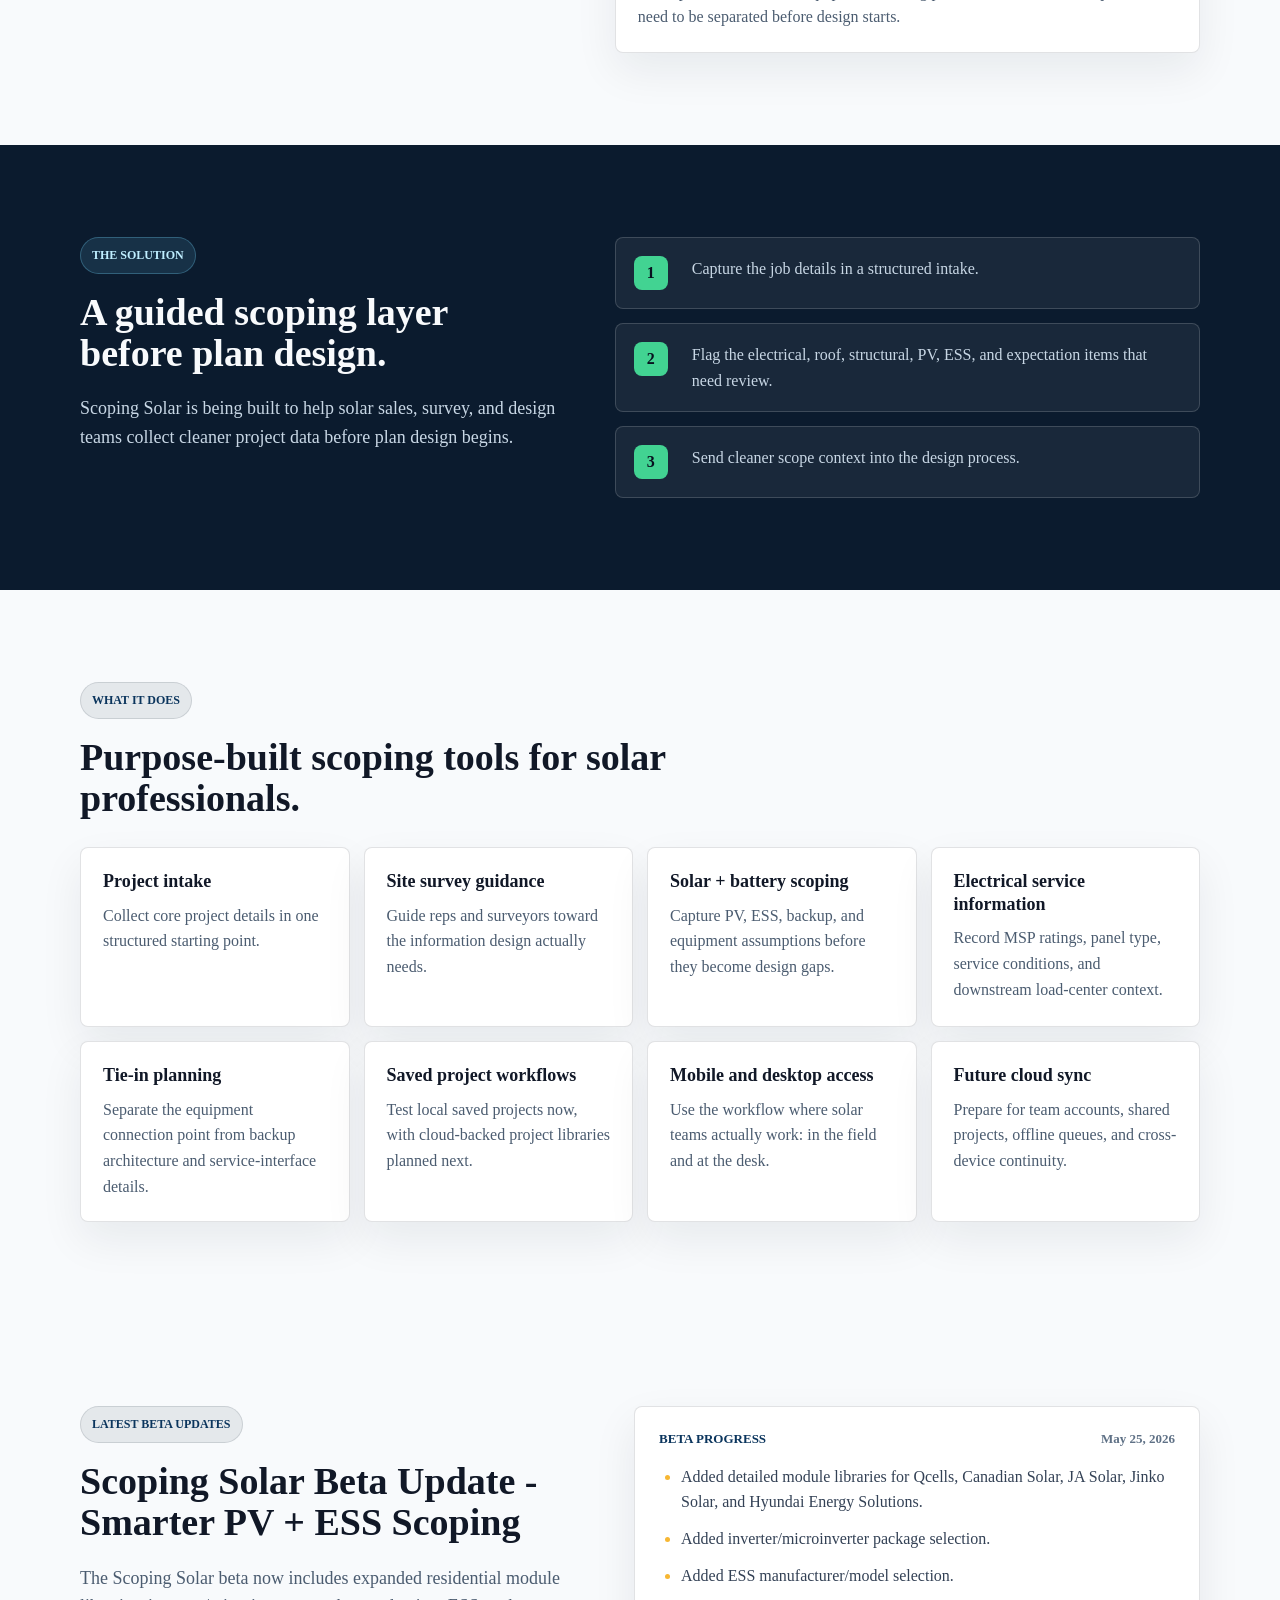
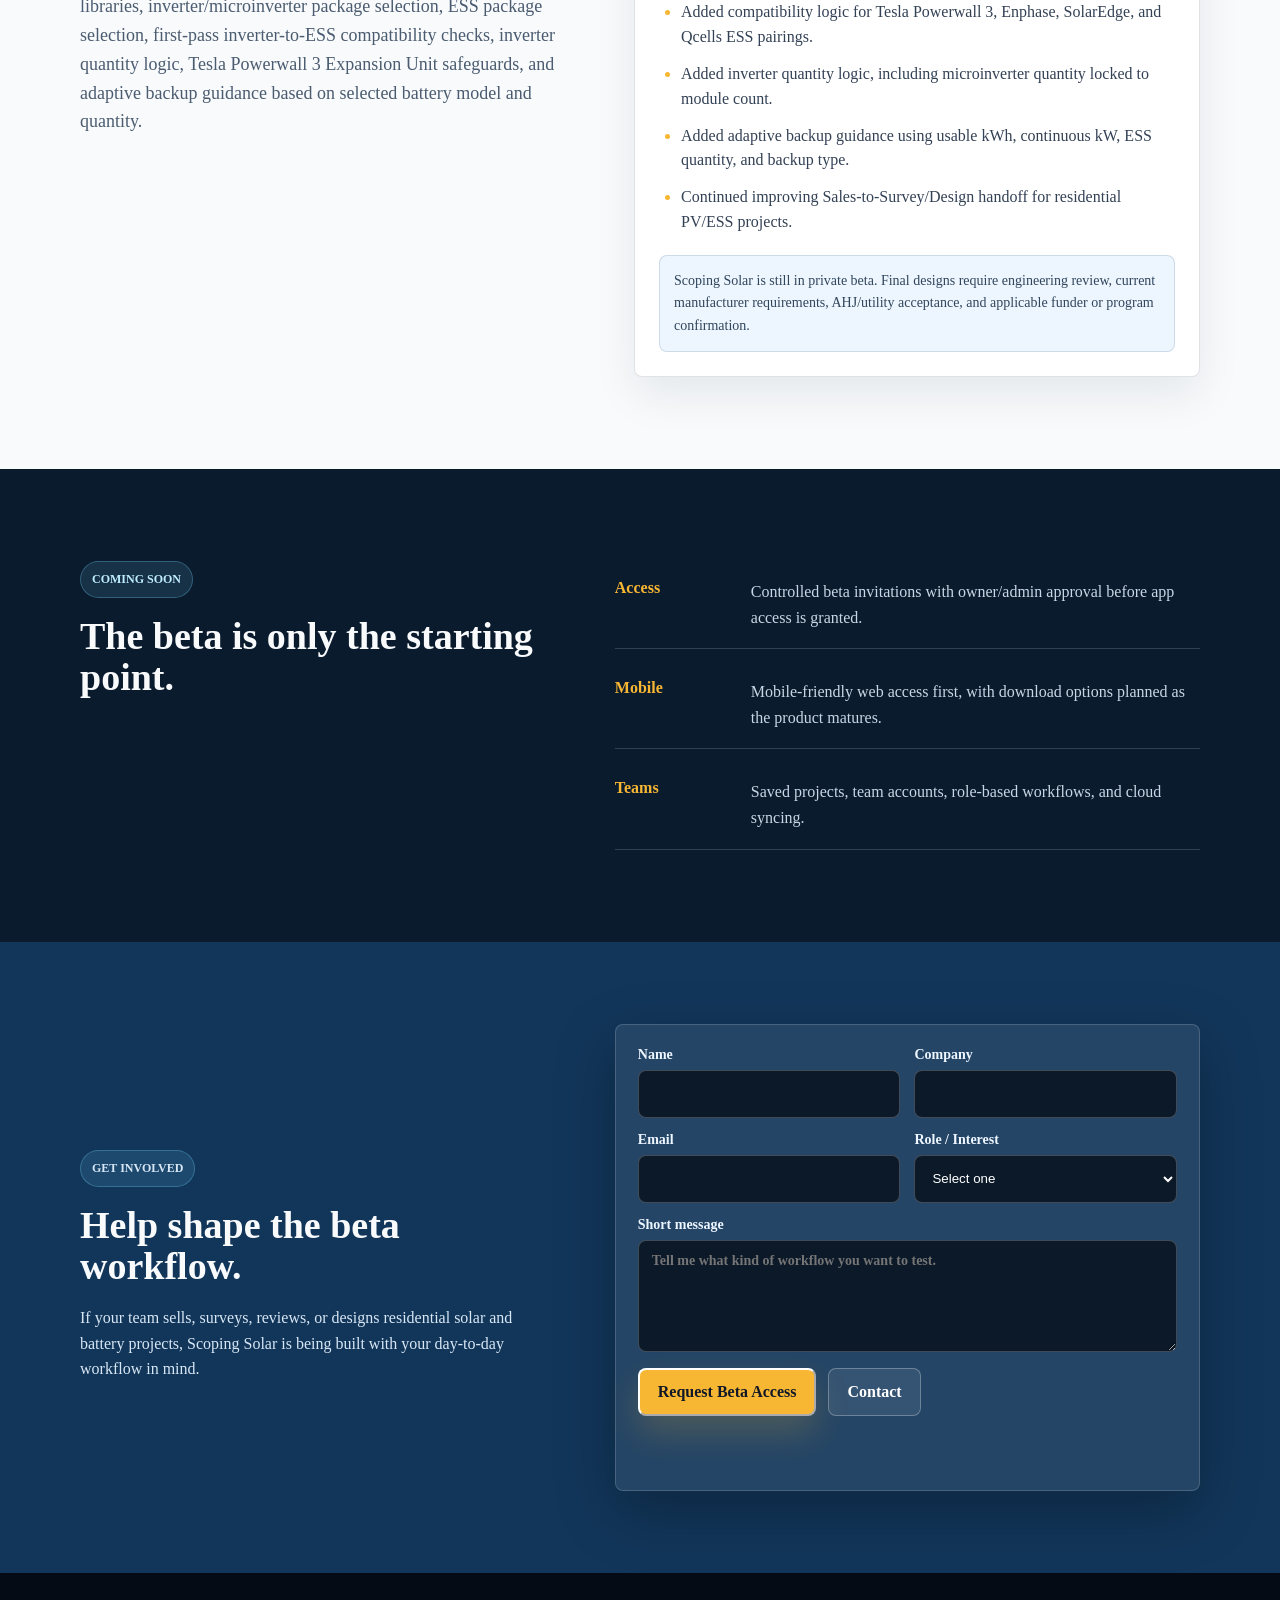
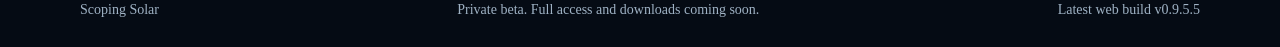
==== commit 4a2e33ed: "Cache-bust landing page assets" ====
--- a/index.html
+++ b/index.html
@@ -12,7 +12,7 @@
   <link rel="canonical" href="https://www.scopingsolar.com/" />
   <link rel="icon" href="scoping_solar_icon.png" type="image/png" />
   <link rel="apple-touch-icon" href="scoping_solar_icon.png" />
-  <link rel="stylesheet" href="styles.css" />
+  <link rel="stylesheet" href="styles.css?v=0.9.5.5" />
 </head>
 <body>
   <a class="skip-link" href="#main">Skip to content</a>
@@ -287,9 +287,10 @@
     <div class="section-inner footer-content">
       <p>Scoping Solar</p>
       <p>Private beta. Full access and downloads coming soon.</p>
+      <p>Latest web build v0.9.5.5</p>
     </div>
   </footer>
 
-  <script src="app.js"></script>
+  <script src="app.js?v=0.9.5.5"></script>
 </body>
 </html>
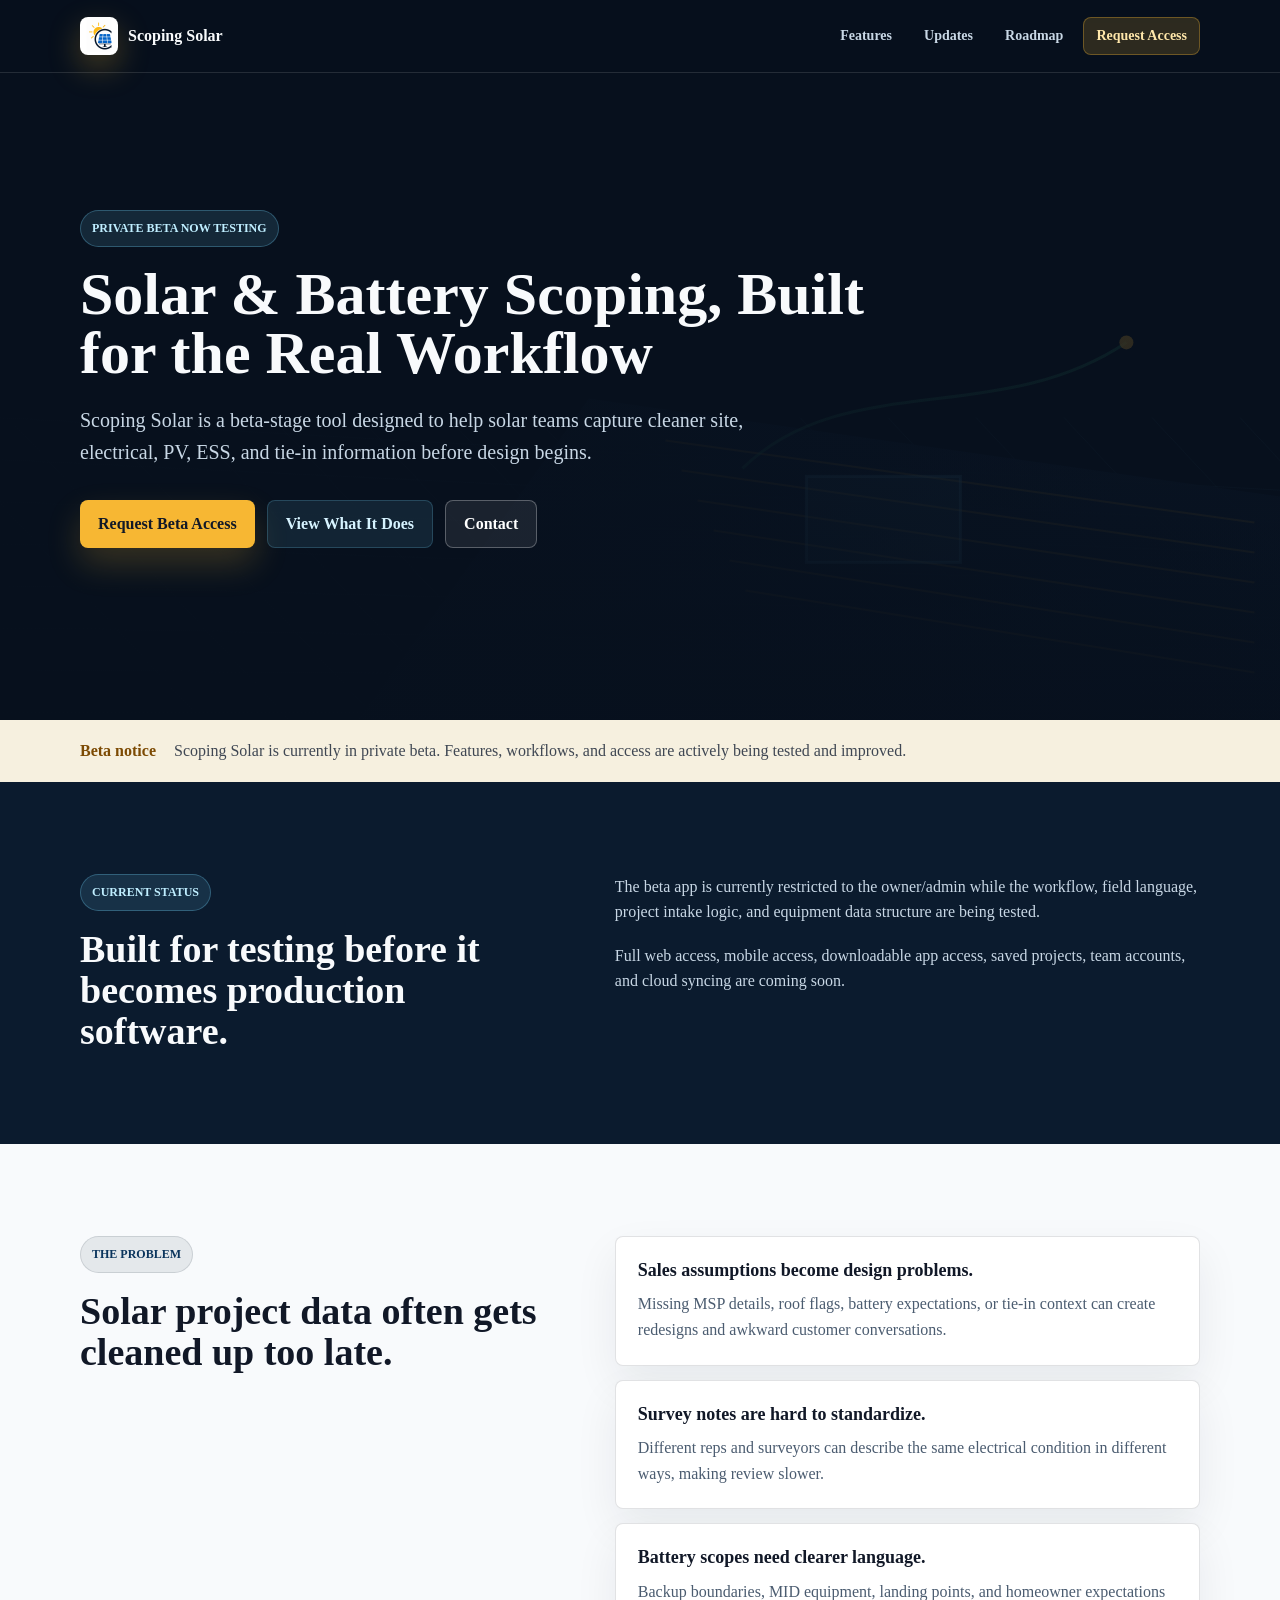
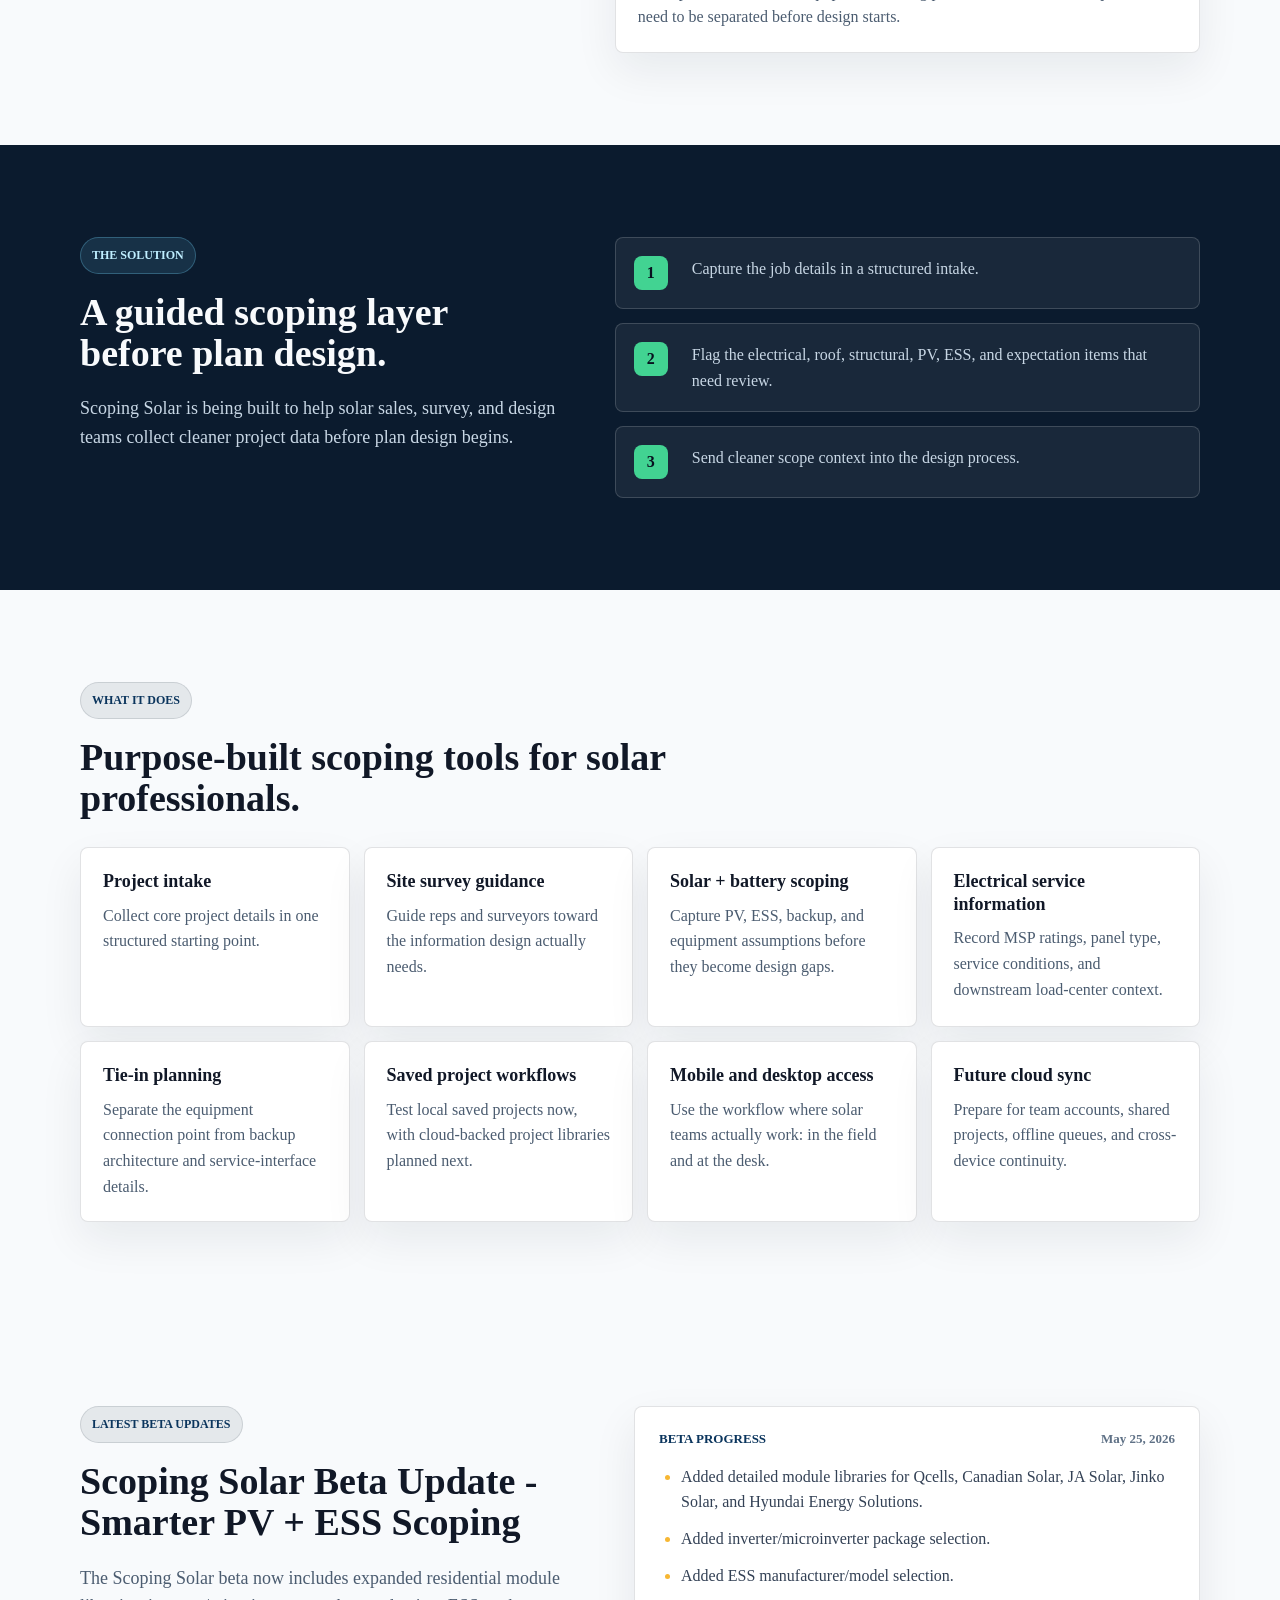
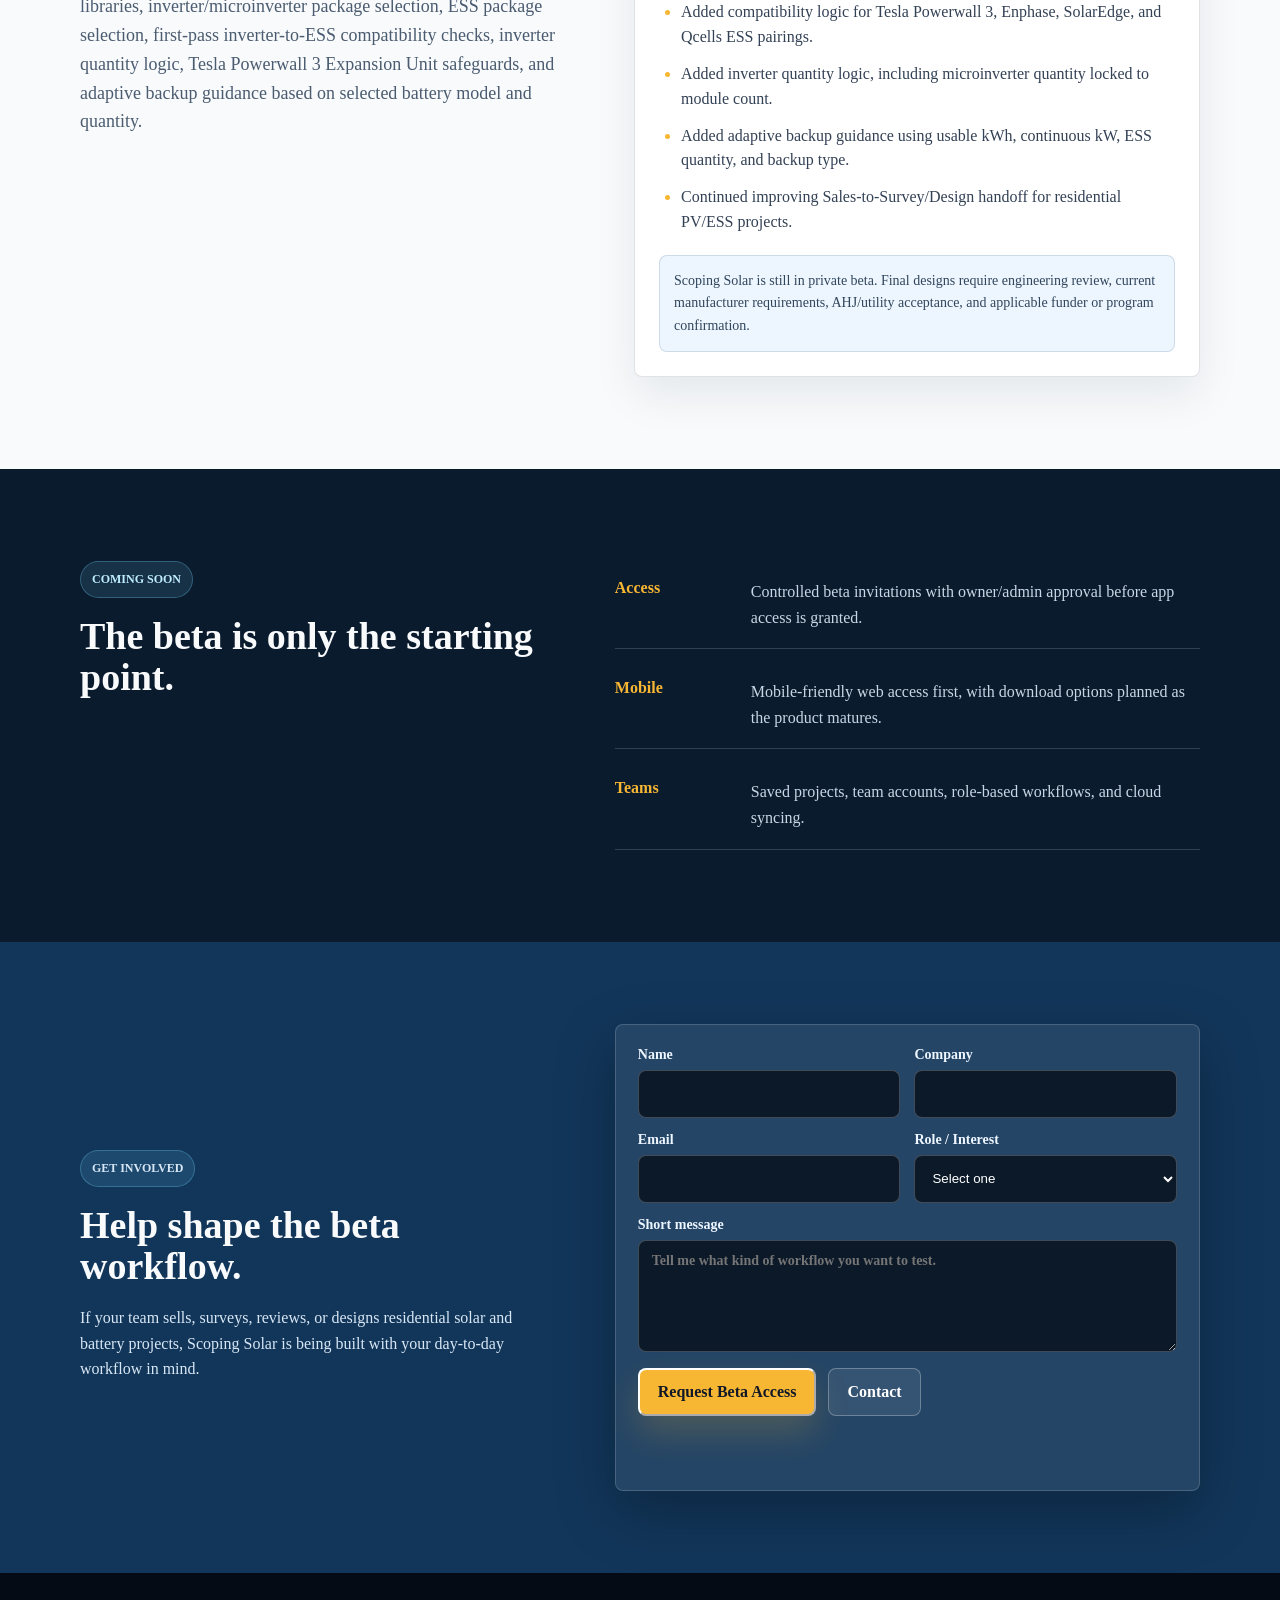
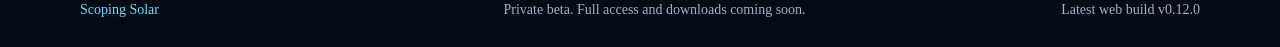
==== commit 1bd521bf: "feat: add invitation-only beta signup landing" ====
--- a/index.html
+++ b/index.html
@@ -12,7 +12,7 @@
   <link rel="canonical" href="https://www.scopingsolar.com/" />
   <link rel="icon" href="scoping_solar_icon.png" type="image/png" />
   <link rel="apple-touch-icon" href="scoping_solar_icon.png" />
-  <link rel="stylesheet" href="styles.css?v=0.9.5.5" />
+  <link rel="stylesheet" href="styles.css?v=0.12.0-private-beta-r1" />
 </head>
 <body>
   <a class="skip-link" href="#main">Skip to content</a>
@@ -285,12 +285,19 @@
 
   <footer class="footer">
     <div class="section-inner footer-content">
-      <p>Scoping Solar</p>
+      <p class="footer-brand-links">
+        <span>Scoping Solar</span>
+        <a
+          class="private-beta-footer-link"
+          href="/start-free-trial"
+          aria-label="Open private Scoping Solar beta signup"
+        >Scoping Solar</a>
+      </p>
       <p>Private beta. Full access and downloads coming soon.</p>
-      <p>Latest web build v0.9.5.5</p>
+      <p>Latest web build v0.12.0</p>
     </div>
   </footer>
 
-  <script src="app.js?v=0.9.5.5"></script>
+  <script src="app.js?v=0.12.0-private-beta-r1"></script>
 </body>
 </html>
--- a/styles.css
+++ b/styles.css
@@ -584,6 +584,35 @@
   font-size: 14px;
 }
 
+.footer-brand-links {
+  display: inline-flex;
+  align-items: center;
+  gap: 10px;
+  margin: 0;
+}
+
+.footer-brand-links > span {
+  color: #75d7ff;
+}
+
+.private-beta-footer-link {
+  color: #07101d;
+  text-decoration: none;
+  border-radius: 3px;
+  outline: none;
+  transition: color 160ms ease, background-color 160ms ease, box-shadow 160ms ease;
+}
+
+.private-beta-footer-link:hover {
+  color: #9fb2c4;
+}
+
+.private-beta-footer-link:focus-visible {
+  color: #d8e7f5;
+  background: #101d2d;
+  box-shadow: 0 0 0 3px rgba(117, 215, 255, 0.52);
+}
+
 @media (max-width: 900px) {
   .nav {
     min-height: 66px;
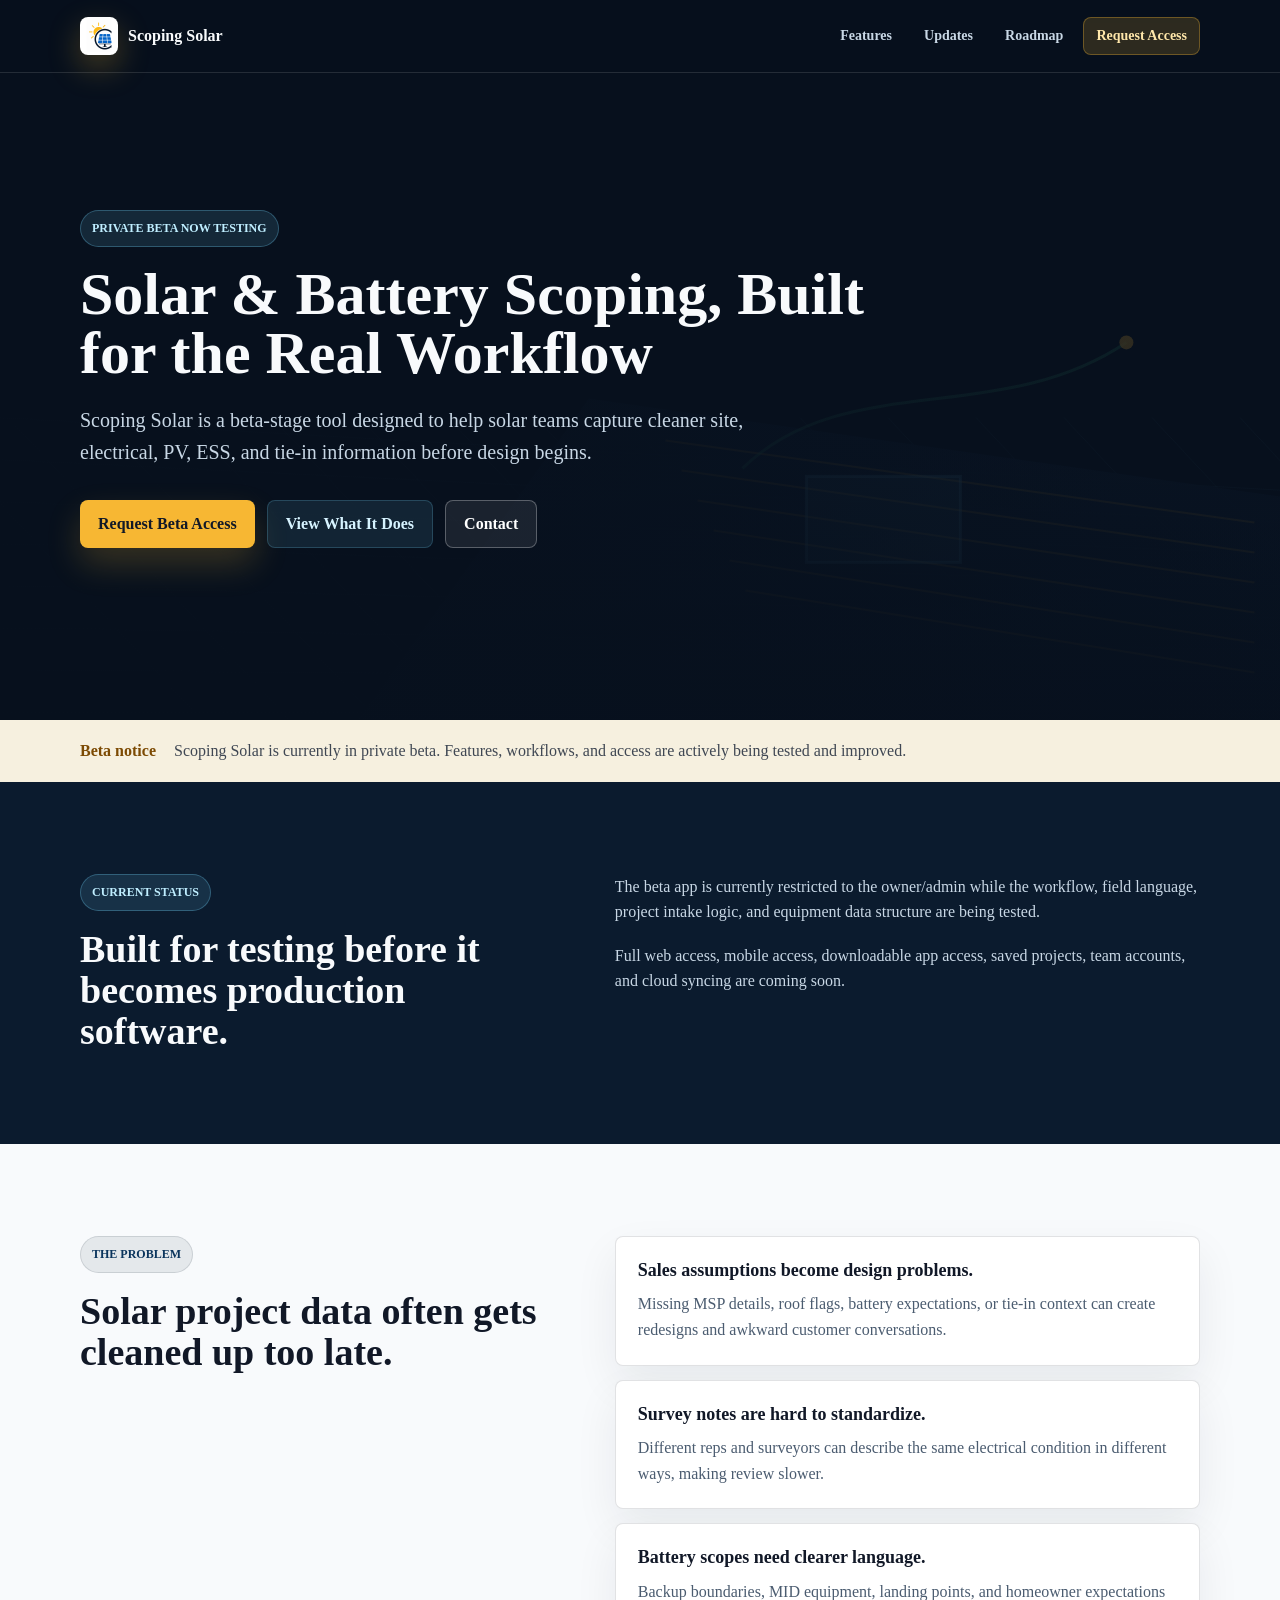
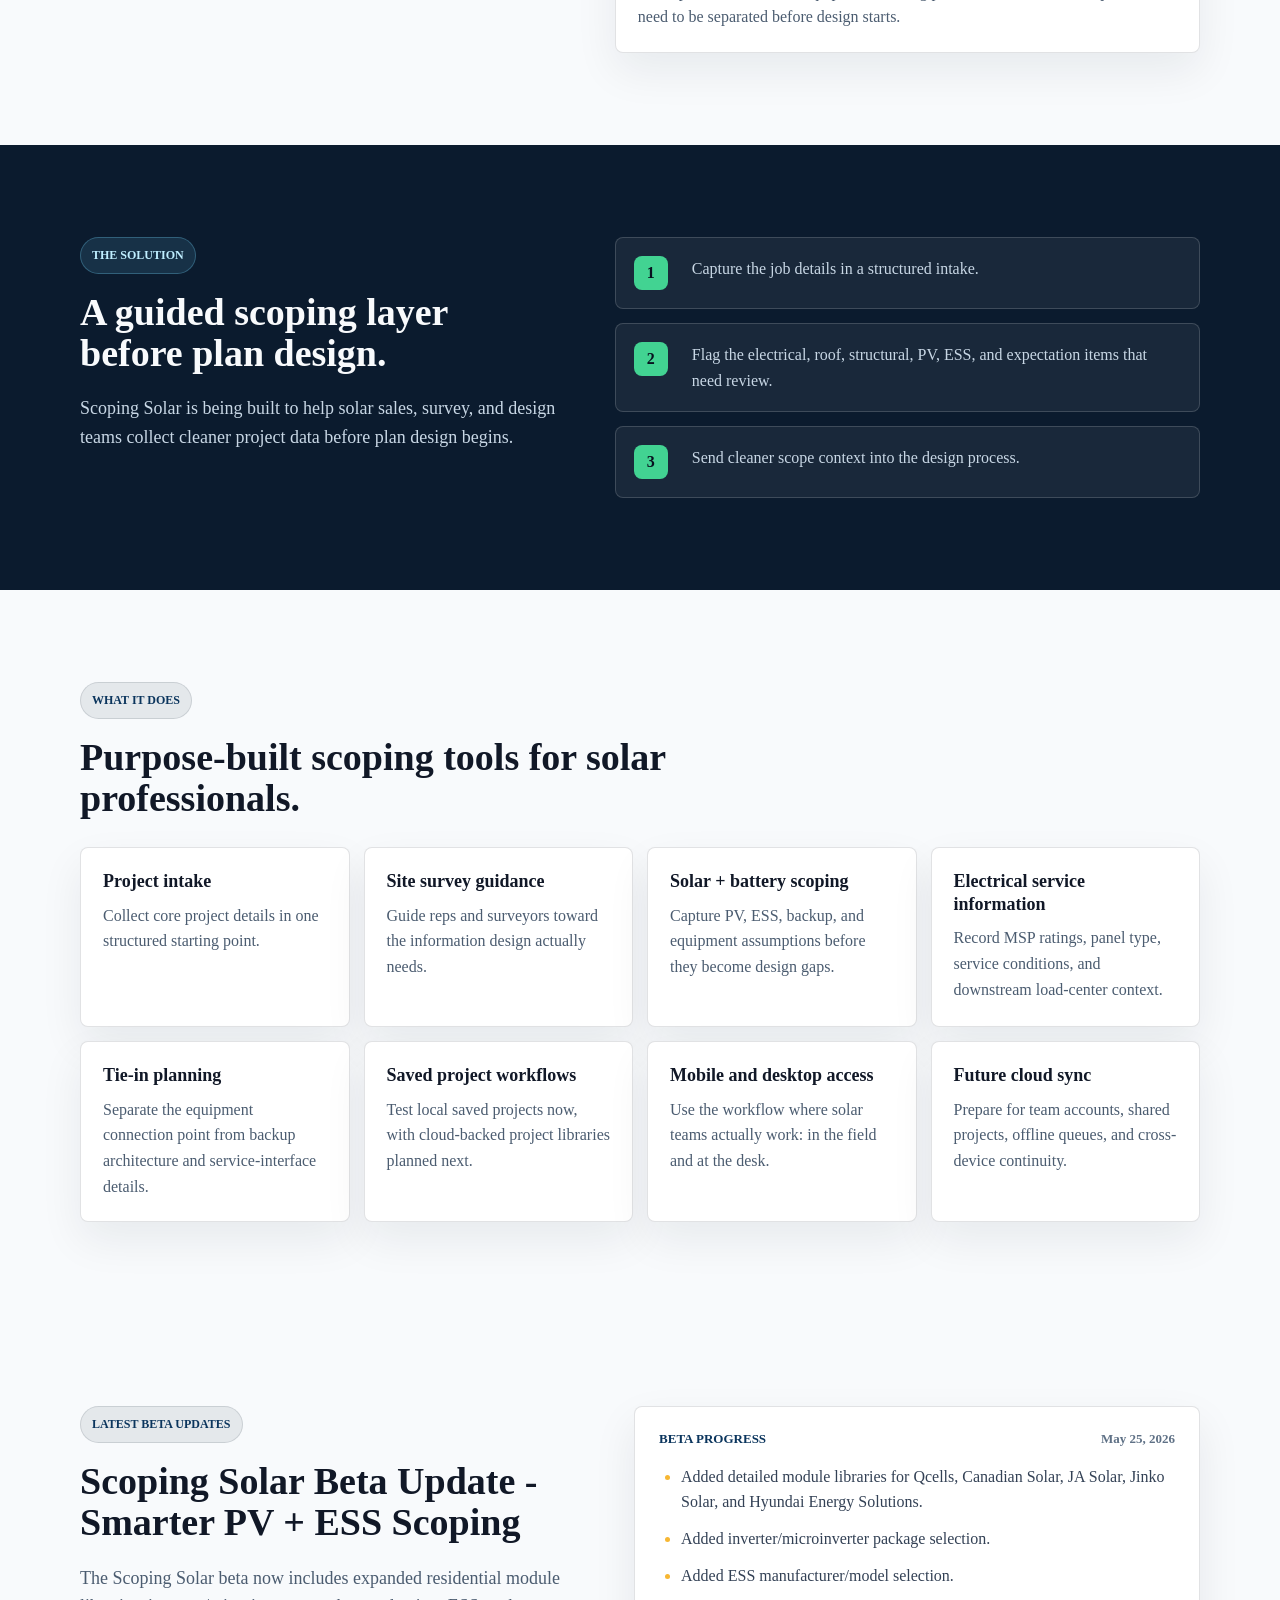
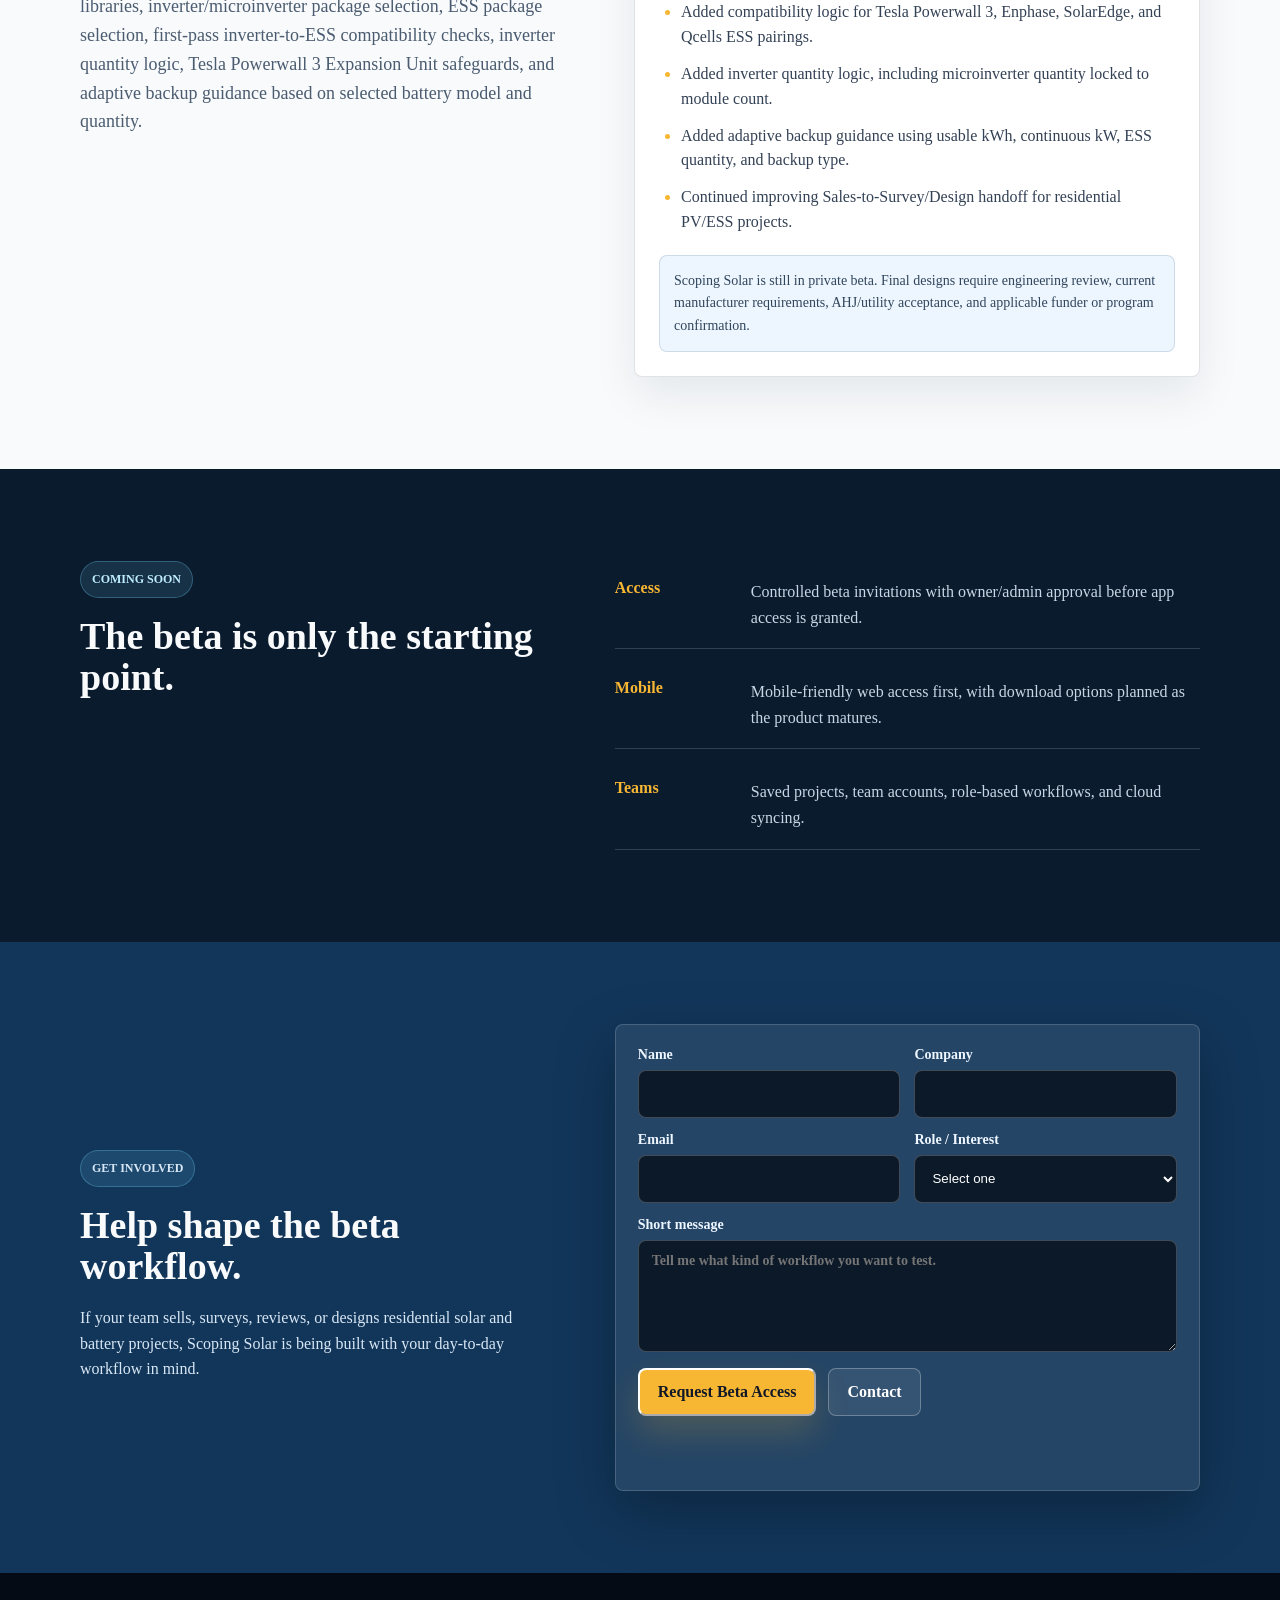
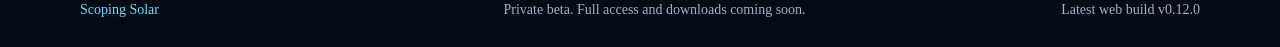
==== commit 96dbcfbb: "fix: explain cross-device beta email confirmation" ====
--- a/index.html
+++ b/index.html
@@ -12,7 +12,7 @@
   <link rel="canonical" href="https://www.scopingsolar.com/" />
   <link rel="icon" href="scoping_solar_icon.png" type="image/png" />
   <link rel="apple-touch-icon" href="scoping_solar_icon.png" />
-  <link rel="stylesheet" href="styles.css?v=0.12.0-private-beta-r1" />
+  <link rel="stylesheet" href="styles.css?v=0.12.0-cross-device-confirmation-r1" />
 </head>
 <body>
   <a class="skip-link" href="#main">Skip to content</a>
@@ -298,6 +298,6 @@
     </div>
   </footer>
 
-  <script src="app.js?v=0.12.0-private-beta-r1"></script>
+  <script src="app.js?v=0.12.0-cross-device-confirmation-r1"></script>
 </body>
 </html>
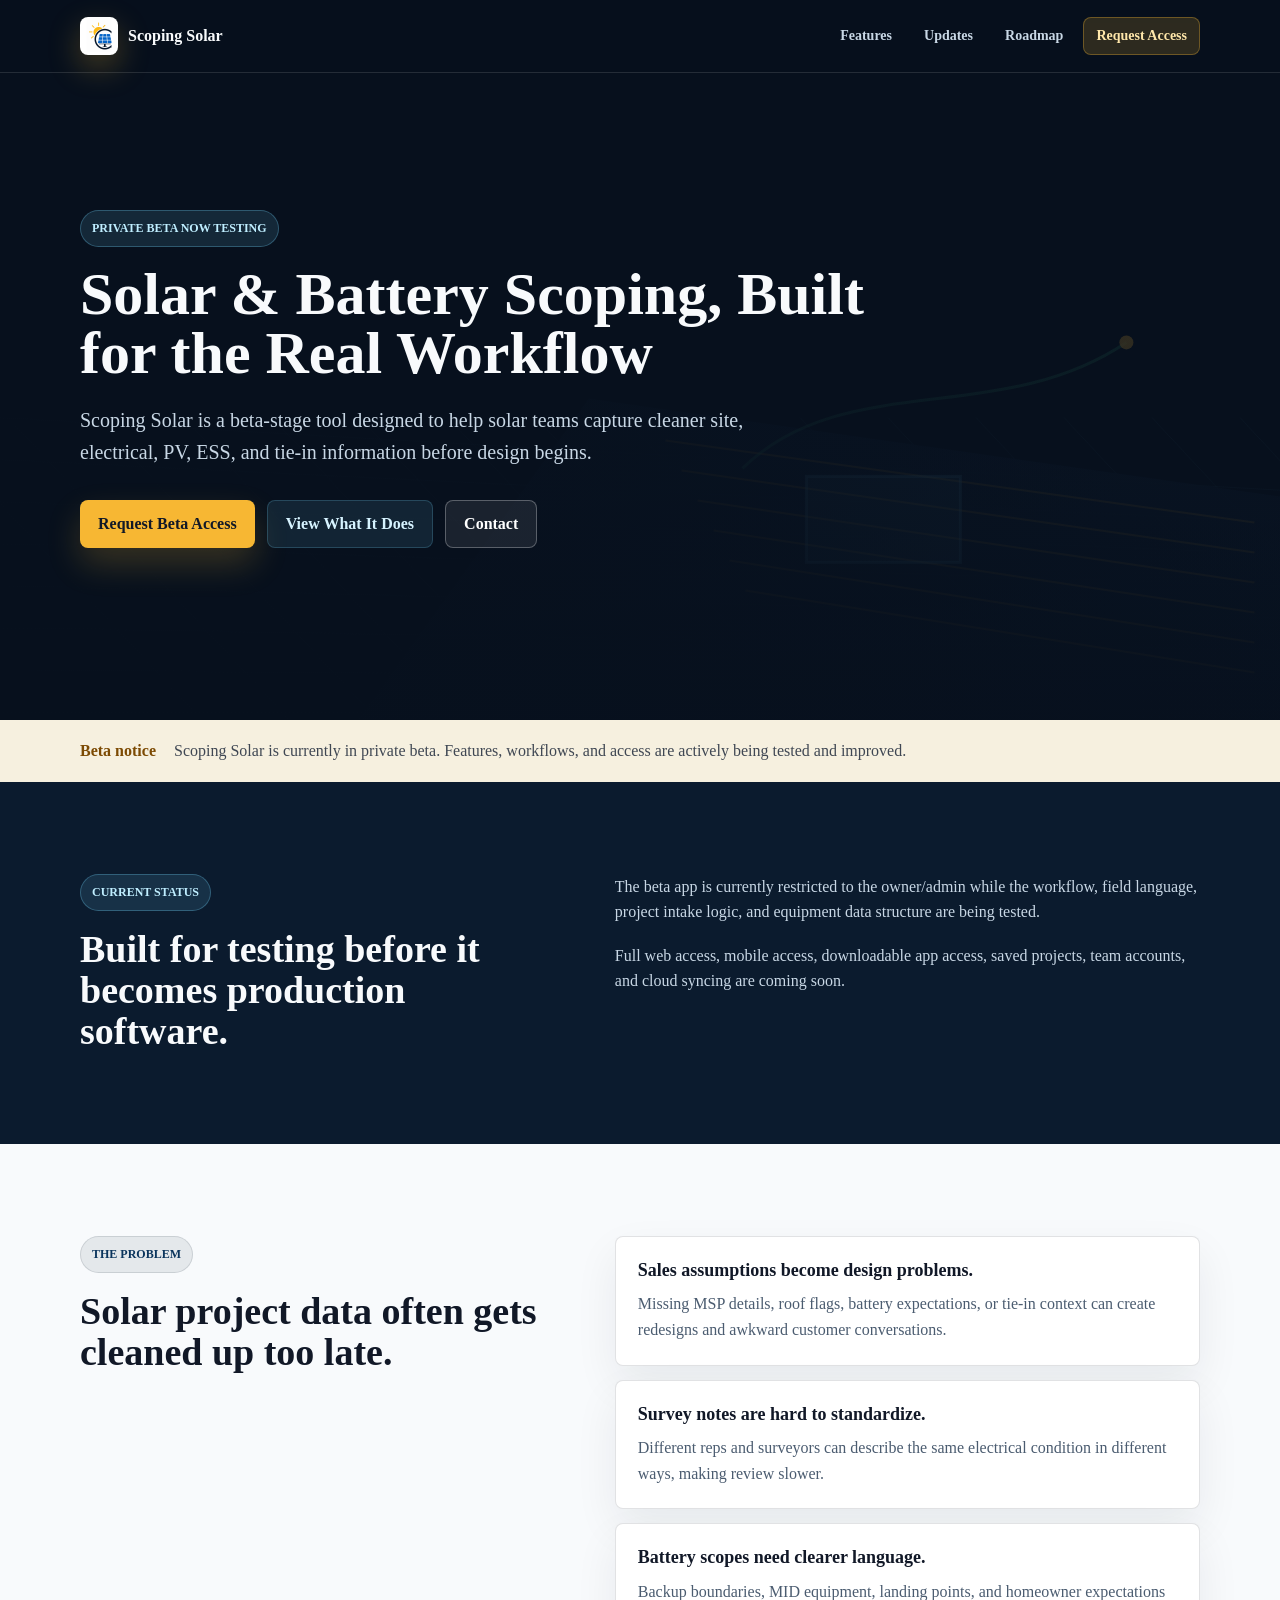
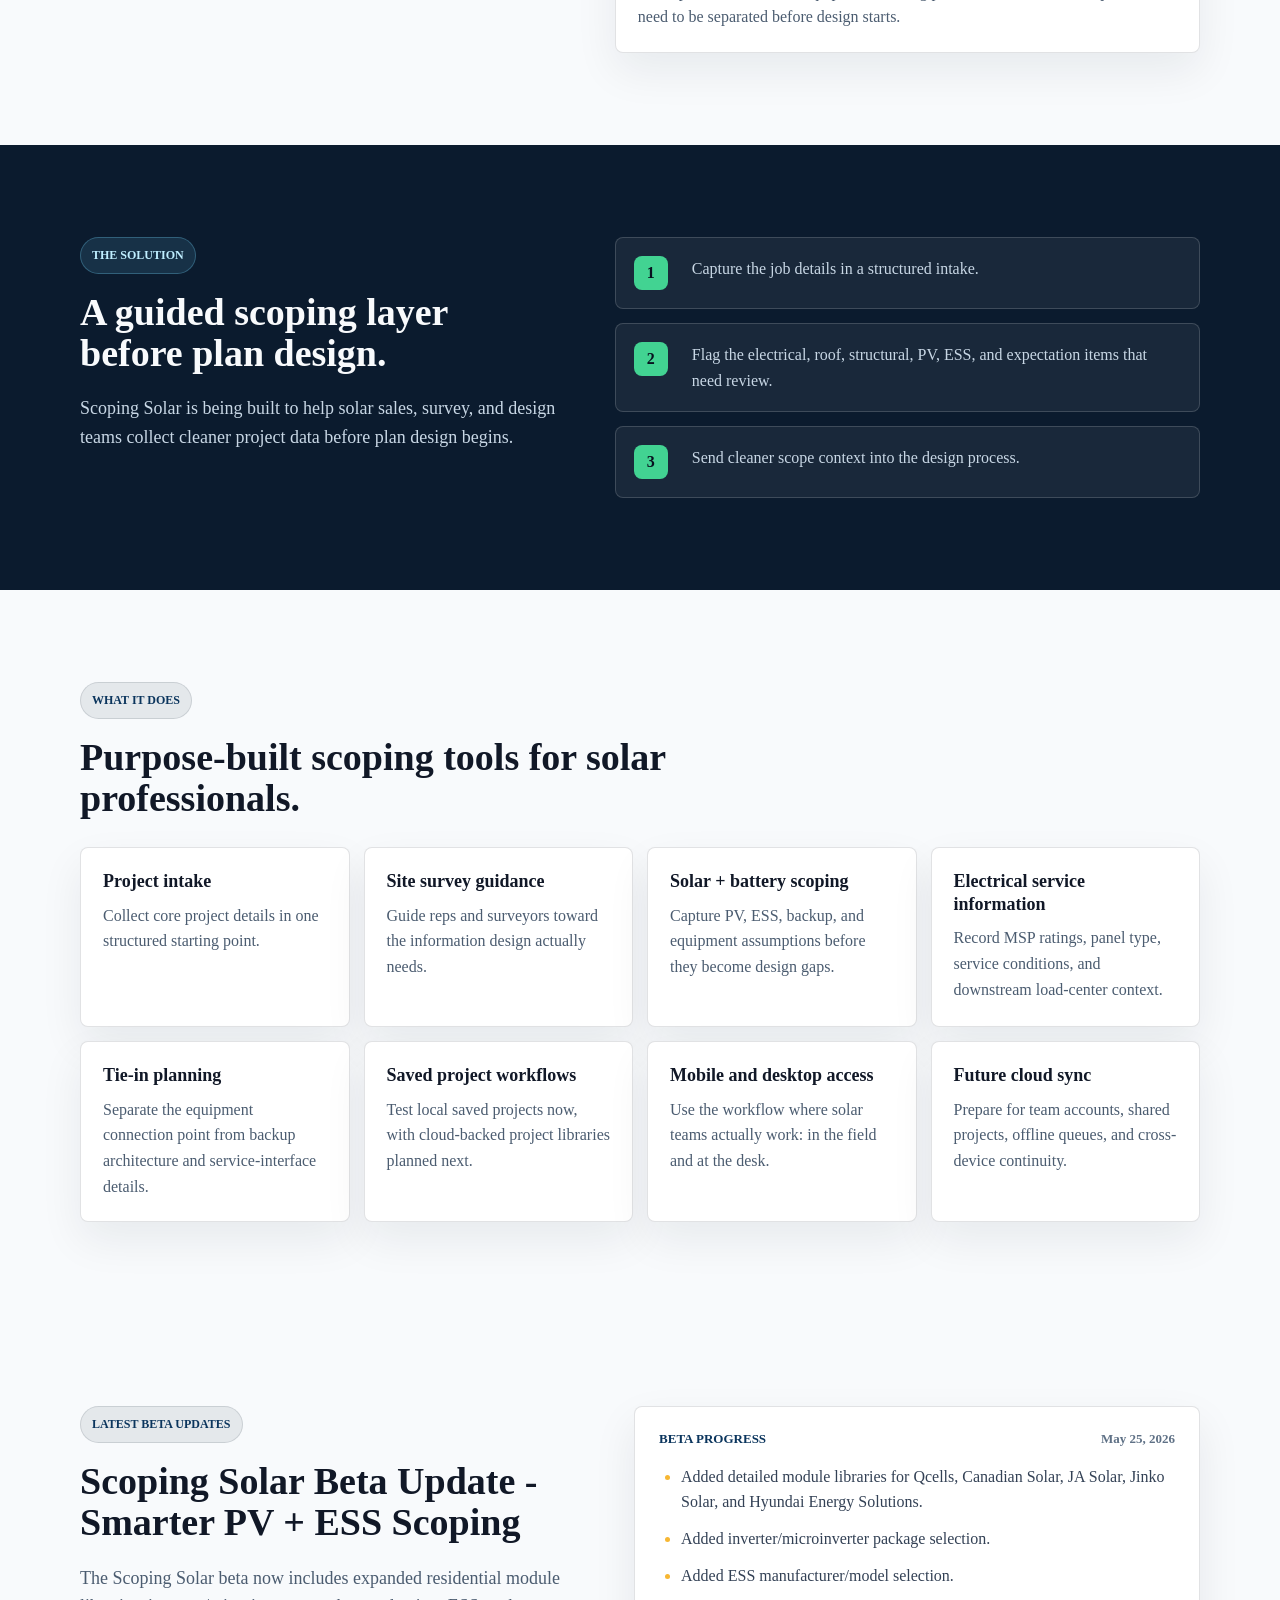
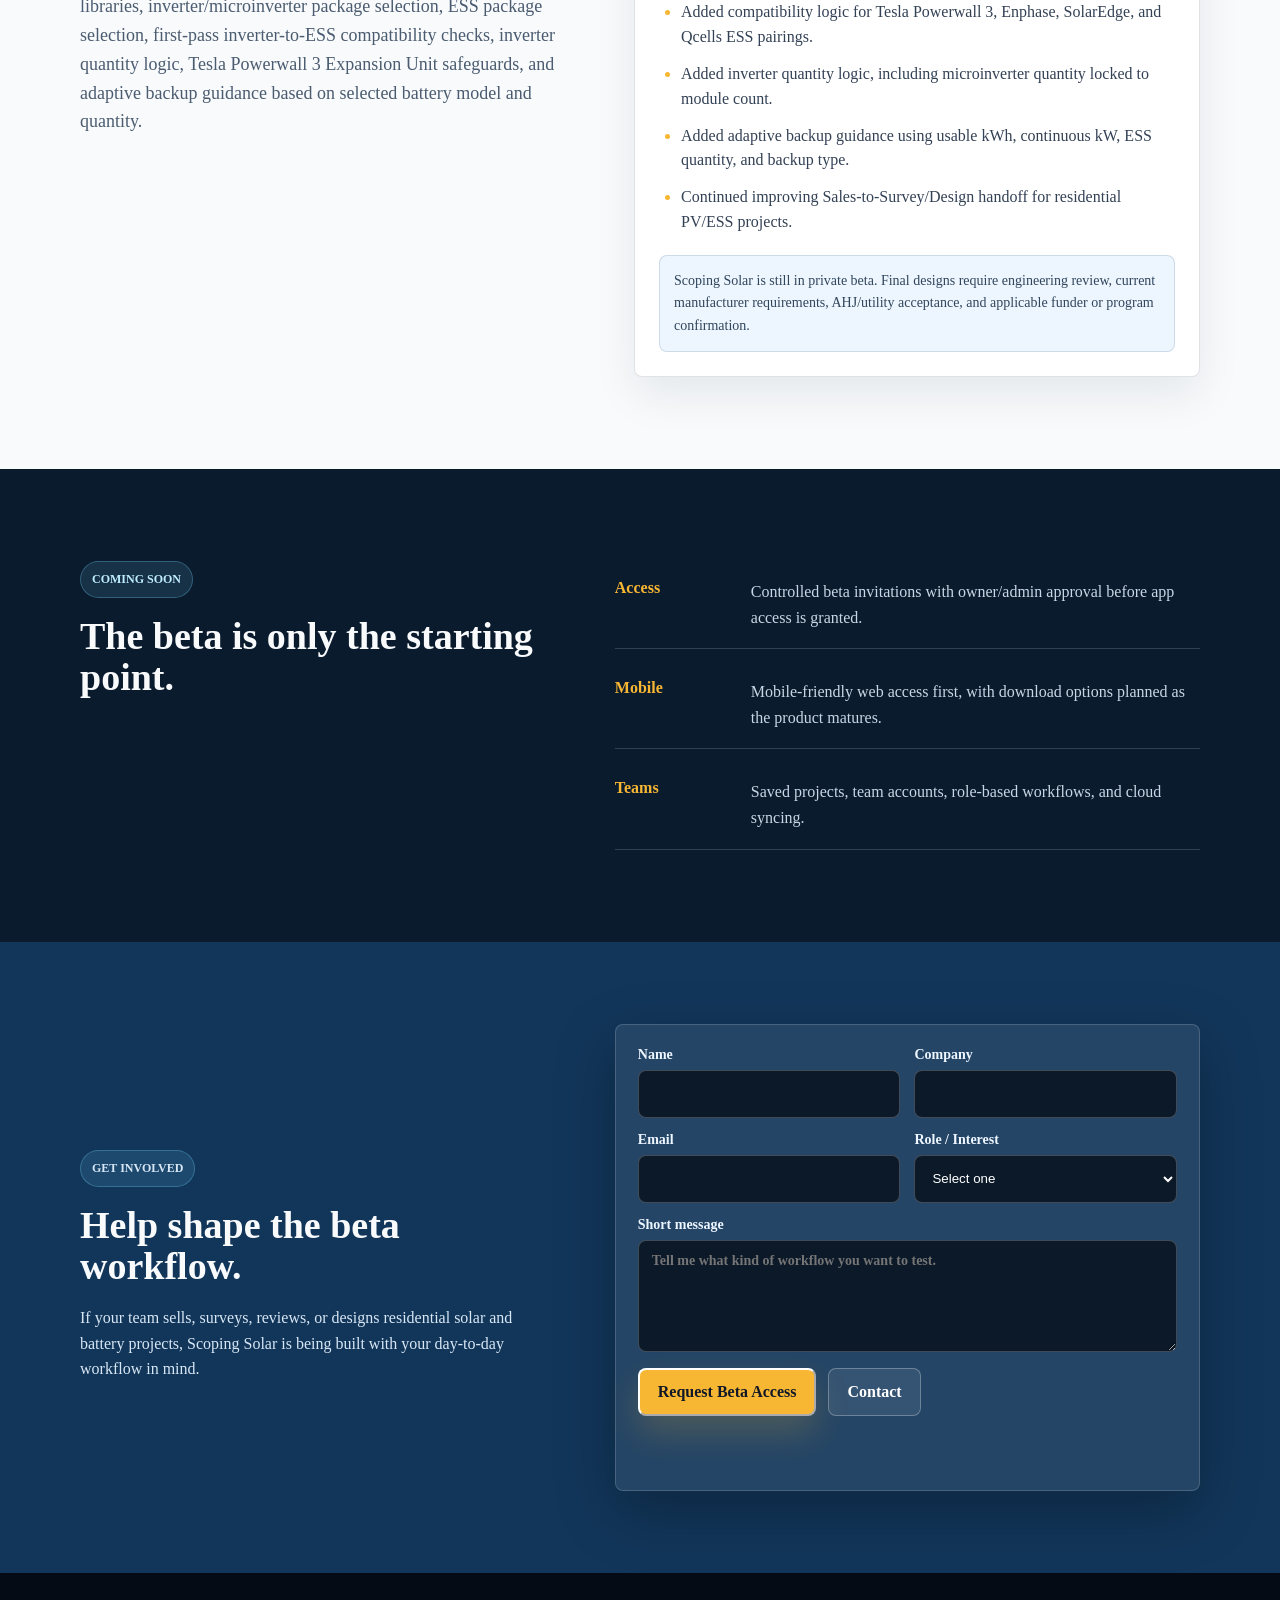
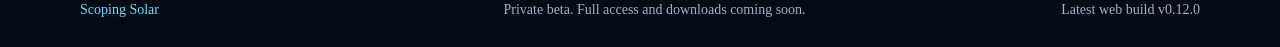
==== commit 56e98912: "fix: preserve post-signup verification stage" ====
--- a/index.html
+++ b/index.html
@@ -12,7 +12,7 @@
   <link rel="canonical" href="https://www.scopingsolar.com/" />
   <link rel="icon" href="scoping_solar_icon.png" type="image/png" />
   <link rel="apple-touch-icon" href="scoping_solar_icon.png" />
-  <link rel="stylesheet" href="styles.css?v=0.12.0-cross-device-confirmation-r1" />
+  <link rel="stylesheet" href="styles.css?v=0.12.0-cross-device-confirmation-r2" />
 </head>
 <body>
   <a class="skip-link" href="#main">Skip to content</a>
@@ -298,6 +298,6 @@
     </div>
   </footer>
 
-  <script src="app.js?v=0.12.0-cross-device-confirmation-r1"></script>
+  <script src="app.js?v=0.12.0-cross-device-confirmation-r2"></script>
 </body>
 </html>
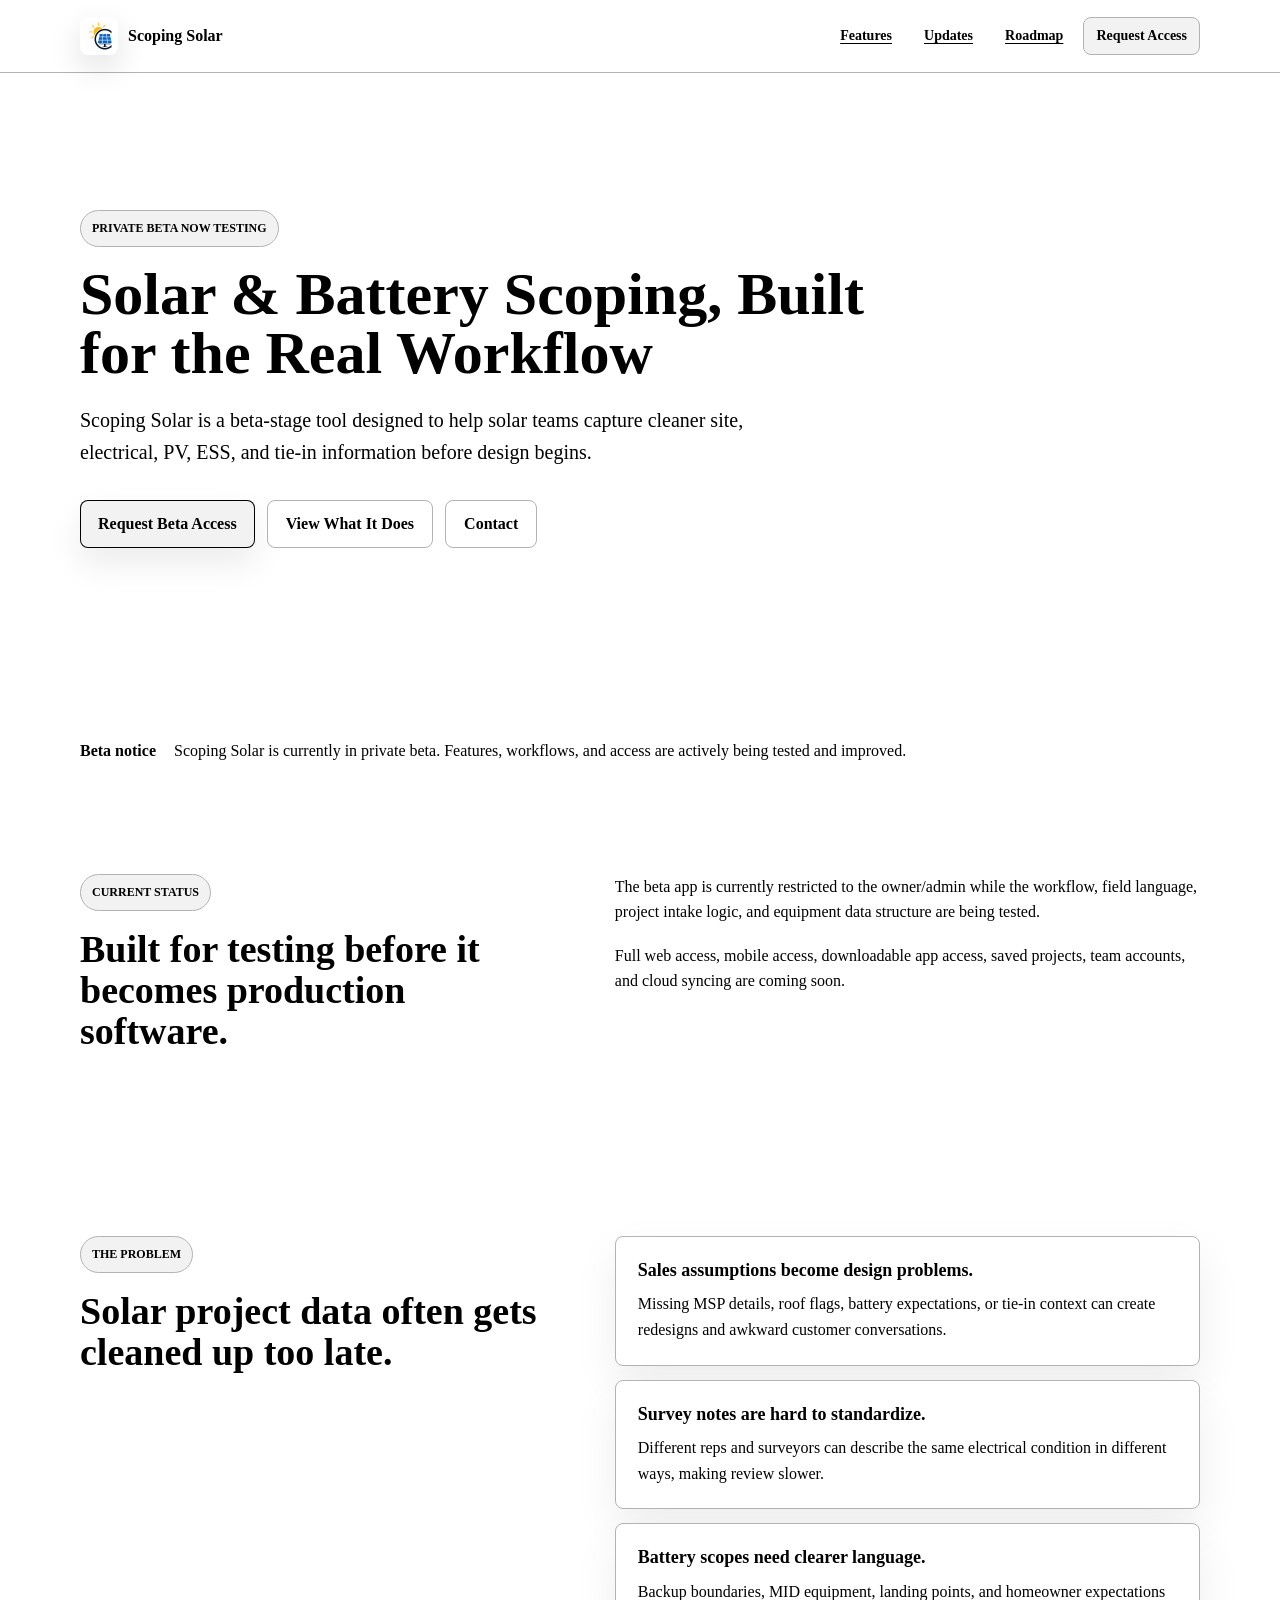
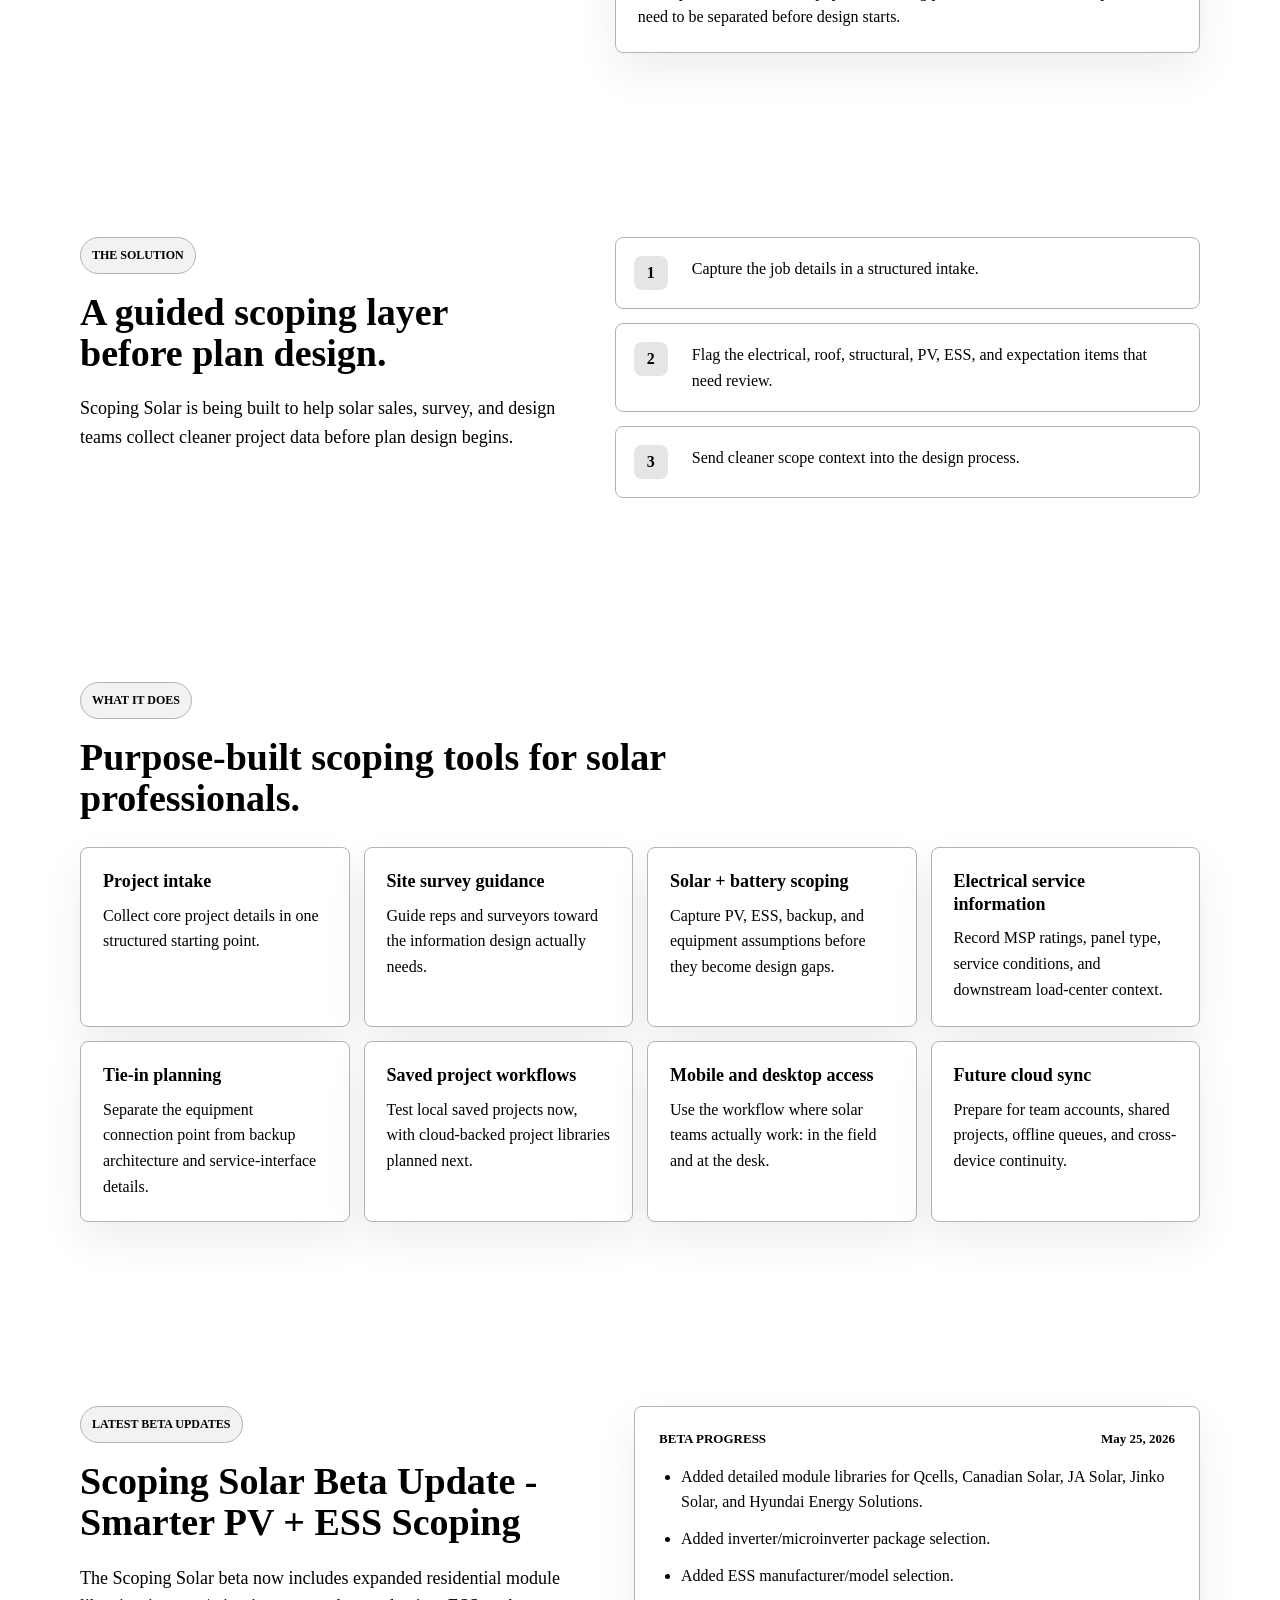
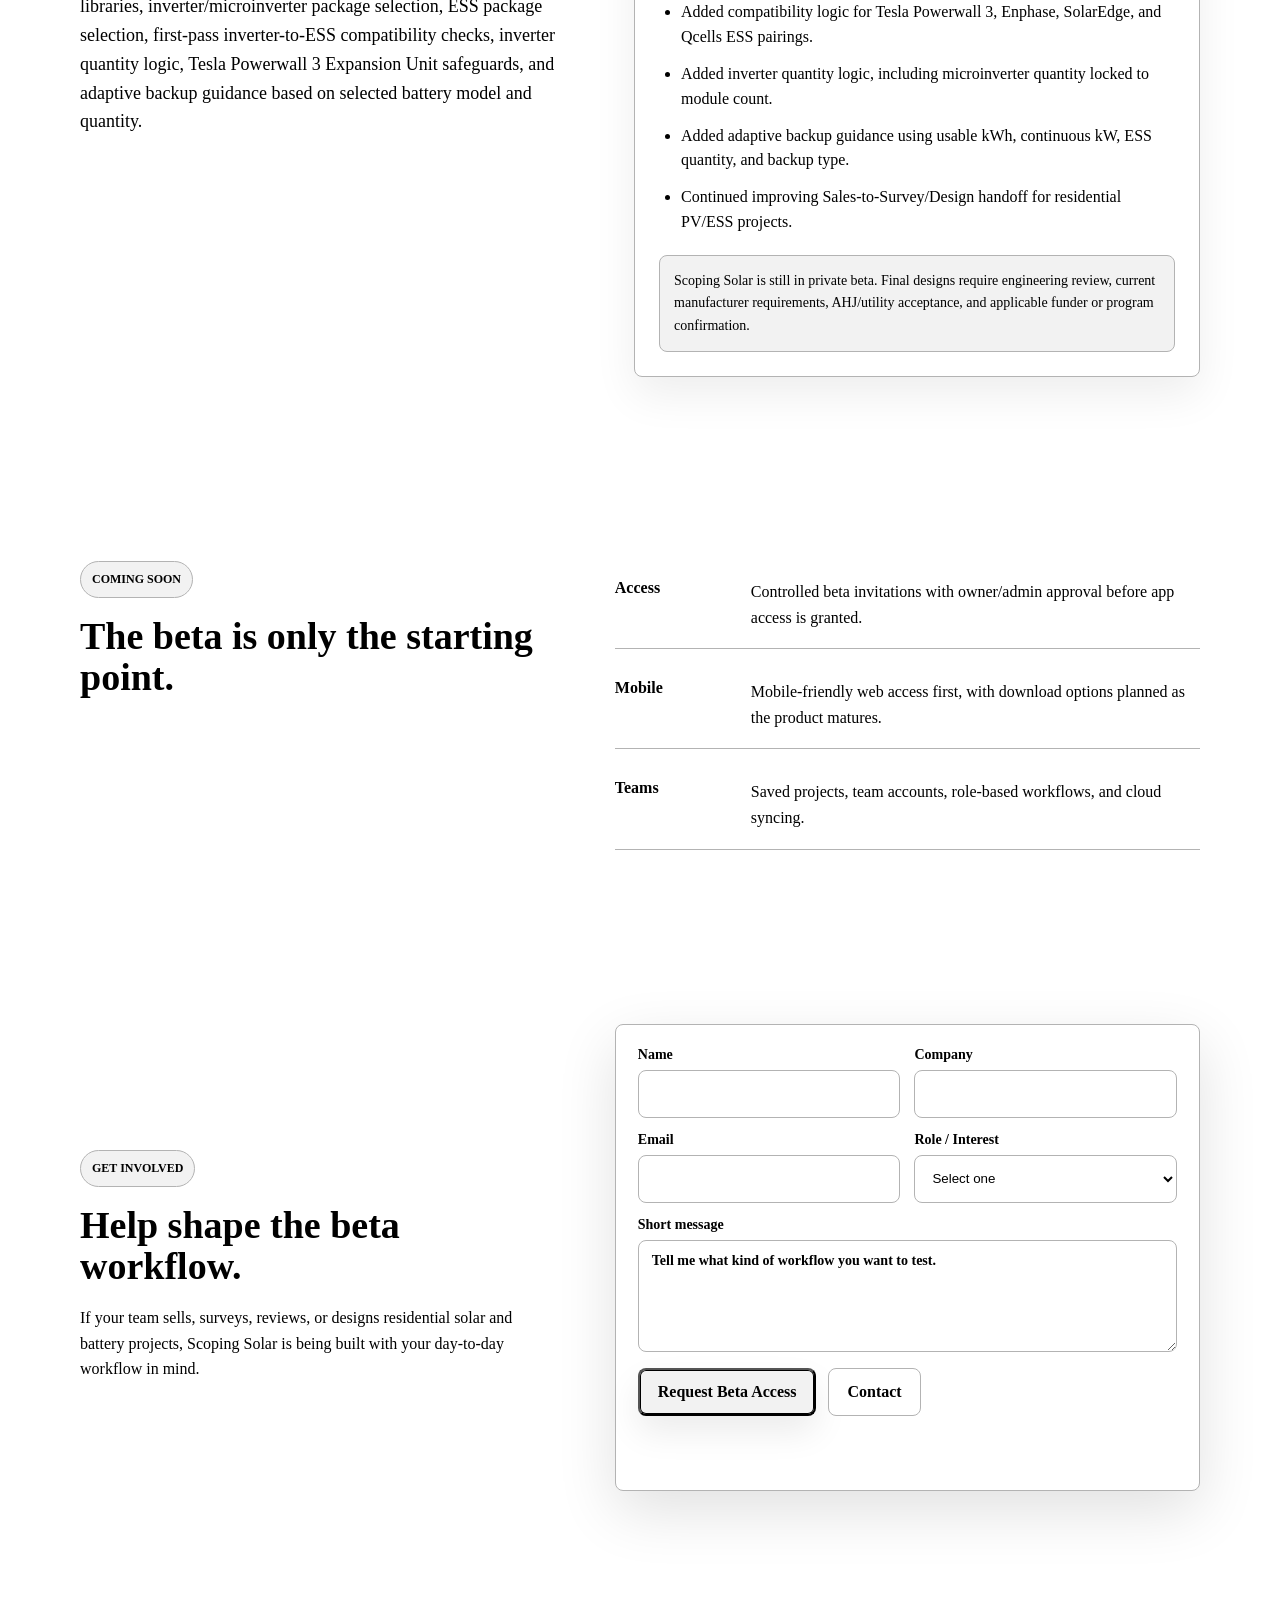
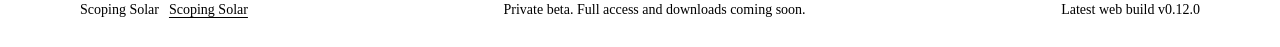
==== commit 56a44d0d: "style: scope white and black baseline to public landing homepage" ====
--- a/index.html
+++ b/index.html
@@ -1,9 +1,9 @@
 <!doctype html>
-<html lang="en">
+<html lang="en" class="landing-baseline">
 <head>
   <meta charset="UTF-8" />
   <meta name="viewport" content="width=device-width, initial-scale=1.0" />
-  <meta name="theme-color" content="#08111f" />
+  <meta name="theme-color" content="#FFFFFF" />
   <meta
     name="description"
     content="Scoping Solar is a beta-stage solar and battery scoping app for cleaner sales, survey, and design project intake."
@@ -12,7 +12,7 @@
   <link rel="canonical" href="https://www.scopingsolar.com/" />
   <link rel="icon" href="scoping_solar_icon.png" type="image/png" />
   <link rel="apple-touch-icon" href="scoping_solar_icon.png" />
-  <link rel="stylesheet" href="styles.css?v=0.12.0-cross-device-confirmation-r2" />
+  <link rel="stylesheet" href="styles.css?v=lp01-white-black-r1" />
 </head>
 <body>
   <a class="skip-link" href="#main">Skip to content</a>
--- a/styles.css
+++ b/styles.css
@@ -736,3 +736,165 @@
     transition: none;
   }
 }
+
+/* LP-01 is homepage-only; the signup route keeps its existing palette. */
+:root.landing-baseline {
+  color-scheme: light;
+  --ink: #ffffff;
+  --navy: #ffffff;
+  --panel: #ffffff;
+  --panel-soft: #ffffff;
+  --text: #000000;
+  --soft: #000000;
+  --muted: #000000;
+  --solar: #000000;
+  --cyan: #000000;
+  --green: #e5e5e5;
+  --line: #b3b3b3;
+  --line-dark: #b3b3b3;
+  --control: #f2f2f2;
+  --control-hover: #e5e5e5;
+  --control-active: #d6d6d6;
+  --shadow: 0 20px 60px rgba(0, 0, 0, 0.12);
+}
+
+.landing-baseline .site-header {
+  background: rgba(255, 255, 255, 0.94);
+  border-bottom-color: var(--line);
+}
+
+.landing-baseline .hero,
+.landing-baseline .hero-overlay,
+.landing-baseline .notice-band,
+.landing-baseline .problem-section,
+.landing-baseline .features-section,
+.landing-baseline .updates-section,
+.landing-baseline .cta-section,
+.landing-baseline .footer {
+  background: var(--white);
+  color: var(--text);
+}
+
+.landing-baseline #heroCanvas {
+  visibility: hidden;
+}
+
+.landing-baseline .brand-mark {
+  box-shadow: 0 12px 32px rgba(0, 0, 0, 0.12);
+}
+
+.landing-baseline .beta-pill,
+.landing-baseline .section-kicker,
+.landing-baseline .nav-actions .nav-cta,
+.landing-baseline .update-note {
+  background: var(--control);
+  border-color: var(--line);
+  color: var(--text);
+}
+
+.landing-baseline .notice-content strong,
+.landing-baseline .notice-content p,
+.landing-baseline .info-panel p,
+.landing-baseline .feature-card p,
+.landing-baseline .dark-lead,
+.landing-baseline .update-card-head,
+.landing-baseline .update-list,
+.landing-baseline .process-step span,
+.landing-baseline .cta-layout p,
+.landing-baseline .access-form label,
+.landing-baseline .footer-brand-links > span,
+.landing-baseline .private-beta-footer-link,
+.landing-baseline .access-form select option {
+  color: var(--text);
+}
+
+.landing-baseline .info-panel,
+.landing-baseline .feature-card,
+.landing-baseline .update-card {
+  box-shadow: 0 18px 44px rgba(0, 0, 0, 0.07);
+}
+
+.landing-baseline .button.primary {
+  background: var(--control);
+  color: var(--text);
+  box-shadow: inset 0 0 0 1px var(--text), 0 16px 34px rgba(0, 0, 0, 0.08);
+}
+
+.landing-baseline .button.secondary,
+.landing-baseline .button.quiet {
+  background: var(--white);
+  color: var(--text);
+  border-color: var(--line);
+}
+
+.landing-baseline .access-form,
+.landing-baseline .access-form input,
+.landing-baseline .access-form select,
+.landing-baseline .access-form textarea {
+  background: var(--white);
+  border-color: var(--line);
+  color: var(--text);
+}
+
+.landing-baseline .access-form input::placeholder,
+.landing-baseline .access-form textarea::placeholder {
+  color: var(--text);
+  opacity: 1;
+}
+
+.landing-baseline a:not(.button):not(.brand):not(.nav-cta) {
+  text-decoration: underline;
+  text-underline-offset: 0.18em;
+}
+
+.landing-baseline .button:hover,
+.landing-baseline .nav-actions a:hover,
+.landing-baseline .private-beta-footer-link:hover {
+  background: var(--control-hover);
+  color: var(--text);
+}
+
+.landing-baseline .button:active,
+.landing-baseline .nav-actions a:active {
+  background: var(--control-active);
+  color: var(--text);
+}
+
+.landing-baseline a:focus-visible,
+.landing-baseline button:focus-visible,
+.landing-baseline input:focus-visible,
+.landing-baseline select:focus-visible,
+.landing-baseline textarea:focus-visible {
+  outline: 2px solid var(--text);
+  outline-offset: 3px;
+  color: var(--text);
+}
+
+.landing-baseline .private-beta-footer-link:focus-visible,
+.landing-baseline .nav-actions a:focus-visible {
+  background: var(--control-hover);
+  box-shadow: 0 0 0 3px var(--control-active);
+}
+
+.landing-baseline .access-form input:focus,
+.landing-baseline .access-form select:focus,
+.landing-baseline .access-form textarea:focus {
+  border-color: var(--text);
+  box-shadow: 0 0 0 3px var(--control-active);
+}
+
+.landing-baseline .button:disabled,
+.landing-baseline .access-form input:disabled,
+.landing-baseline .access-form select:disabled,
+.landing-baseline .access-form textarea:disabled {
+  background: var(--control-active);
+  color: var(--text);
+  box-shadow: none;
+  cursor: not-allowed;
+  transform: none;
+}
+
+.landing-baseline .skip-link {
+  background: var(--control);
+  color: var(--text);
+}
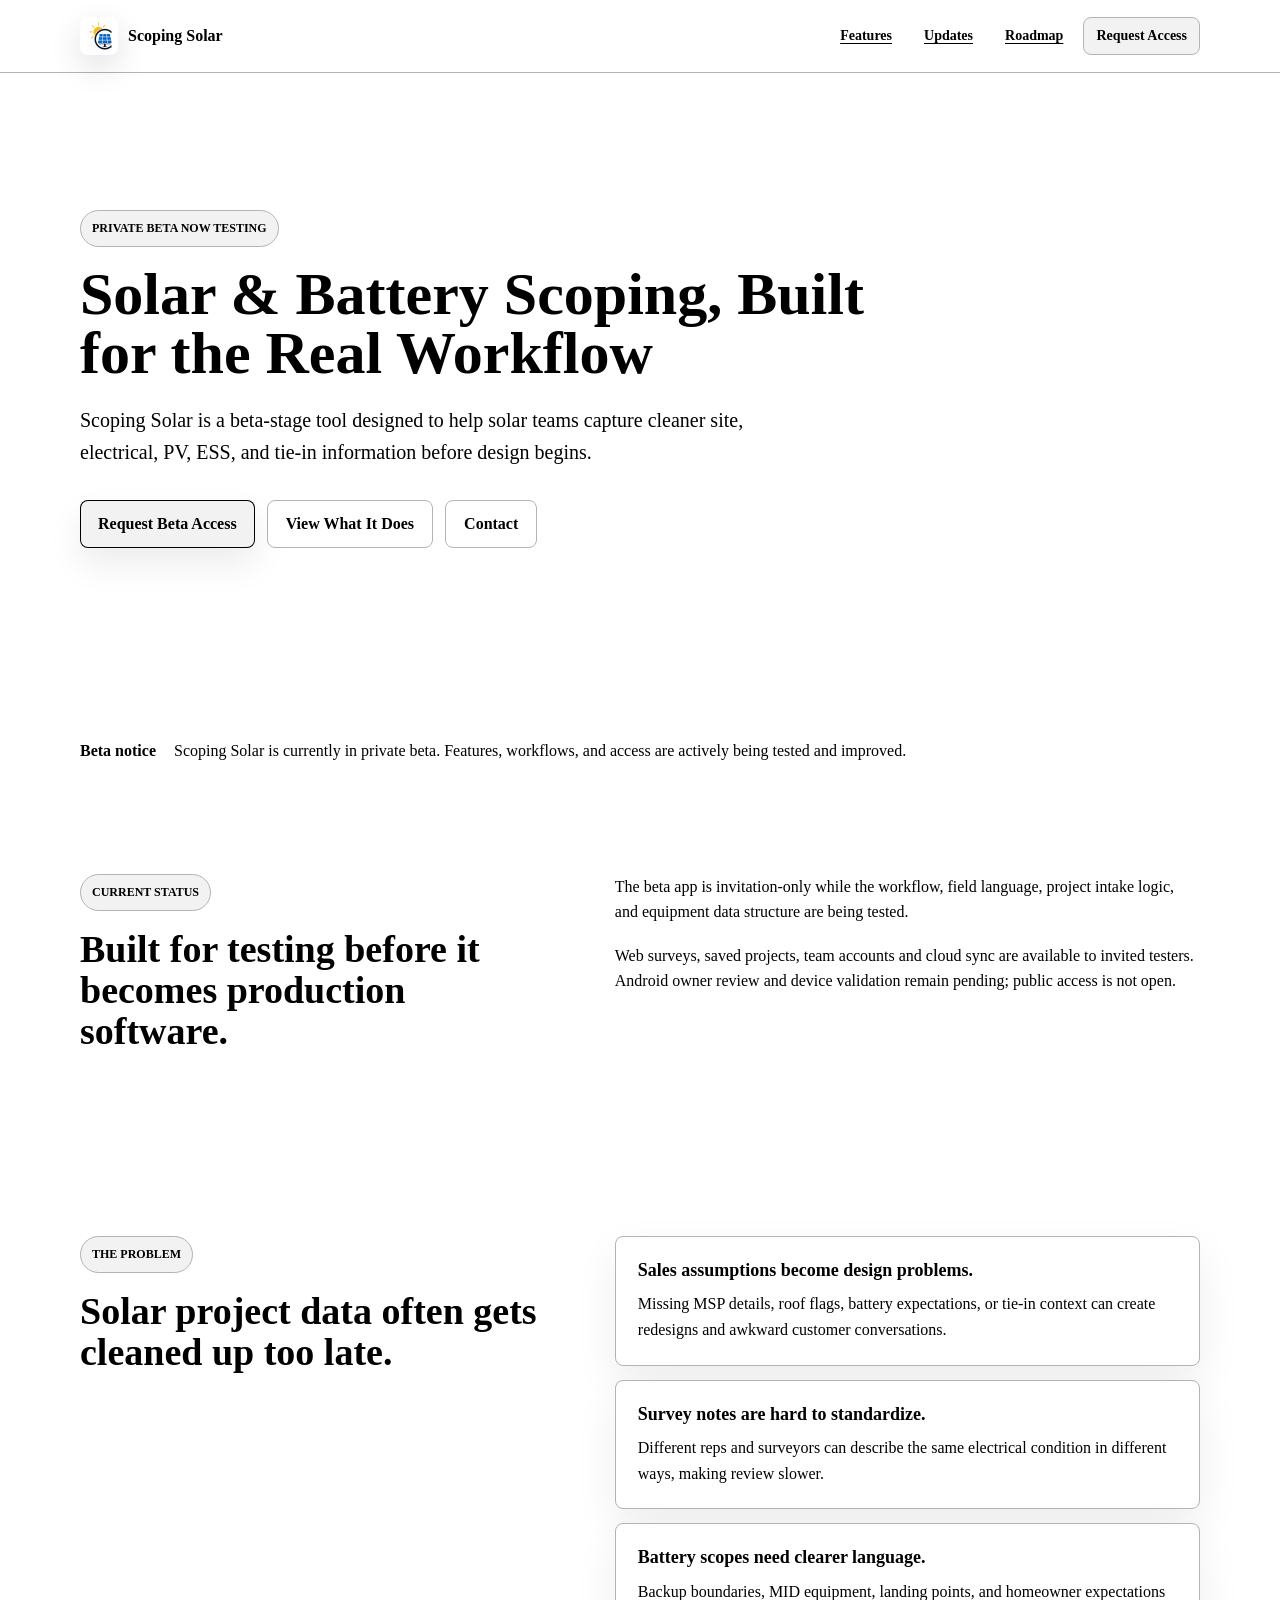
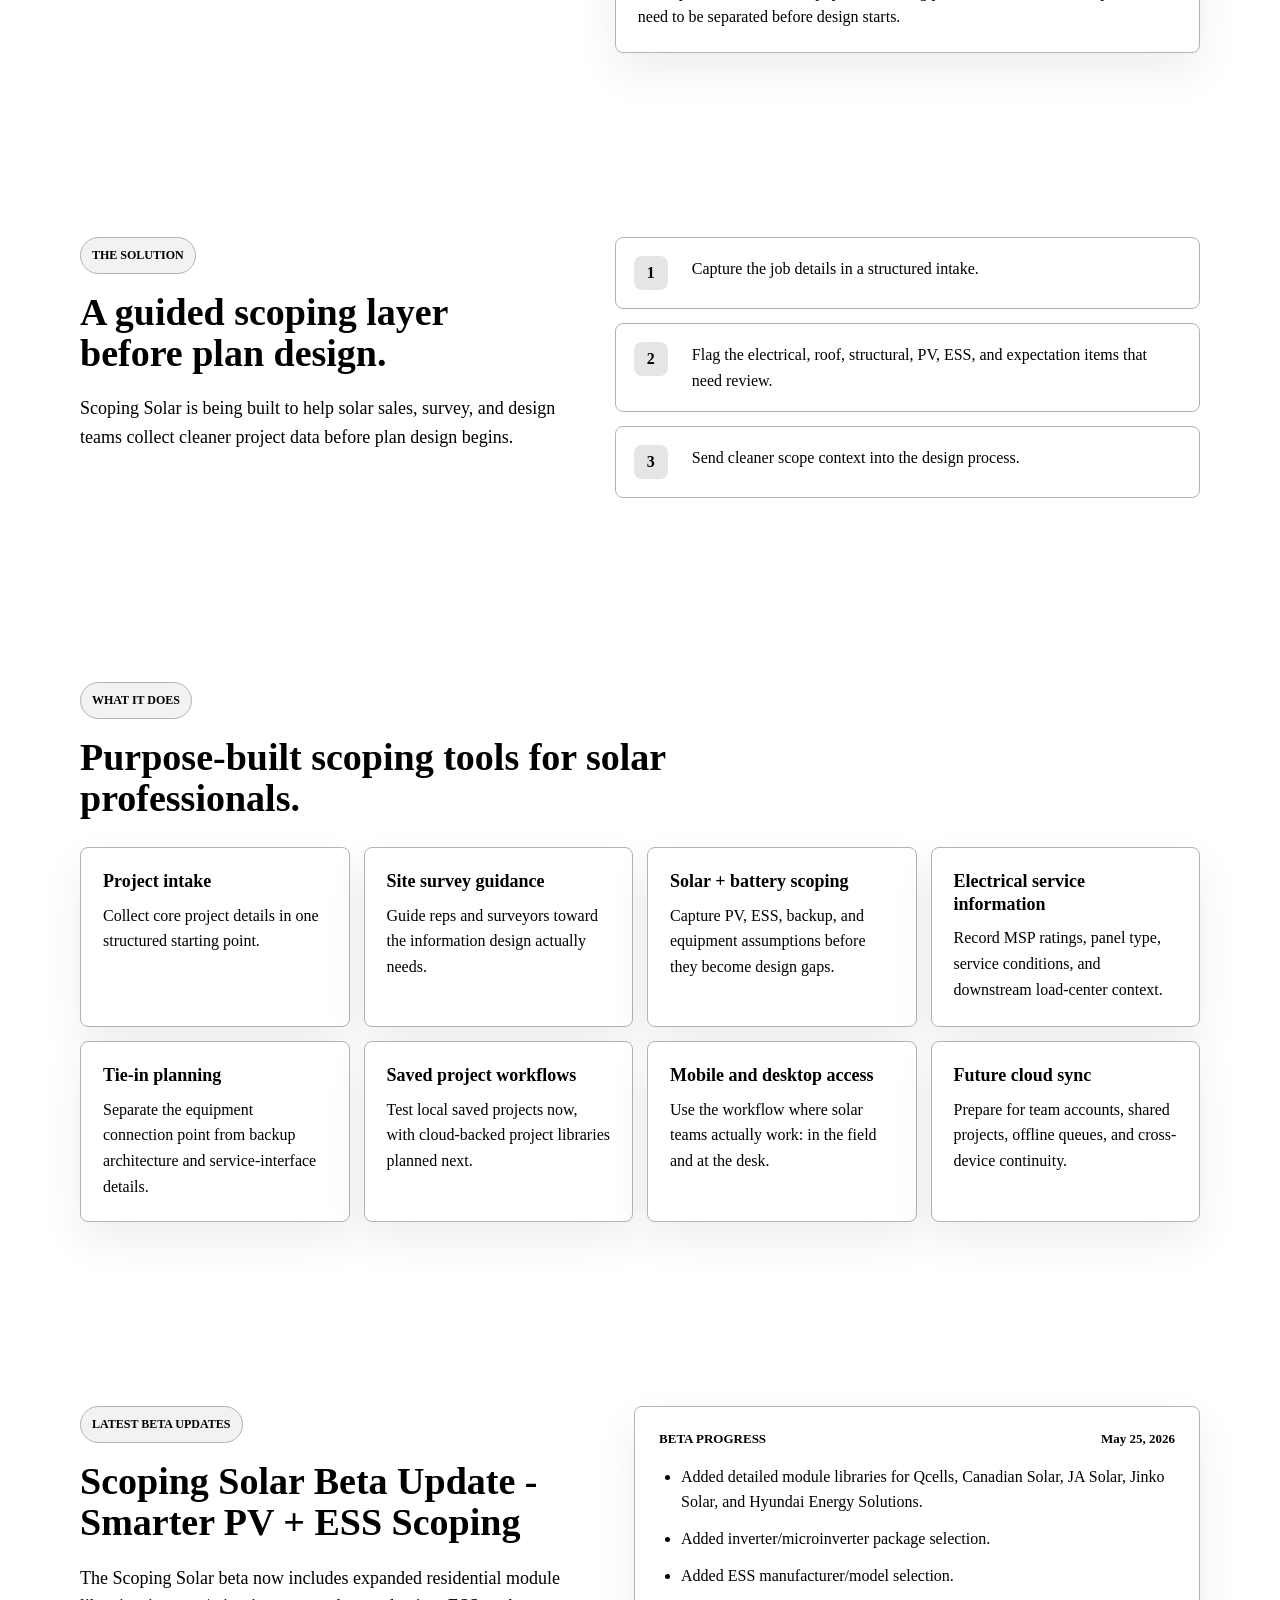
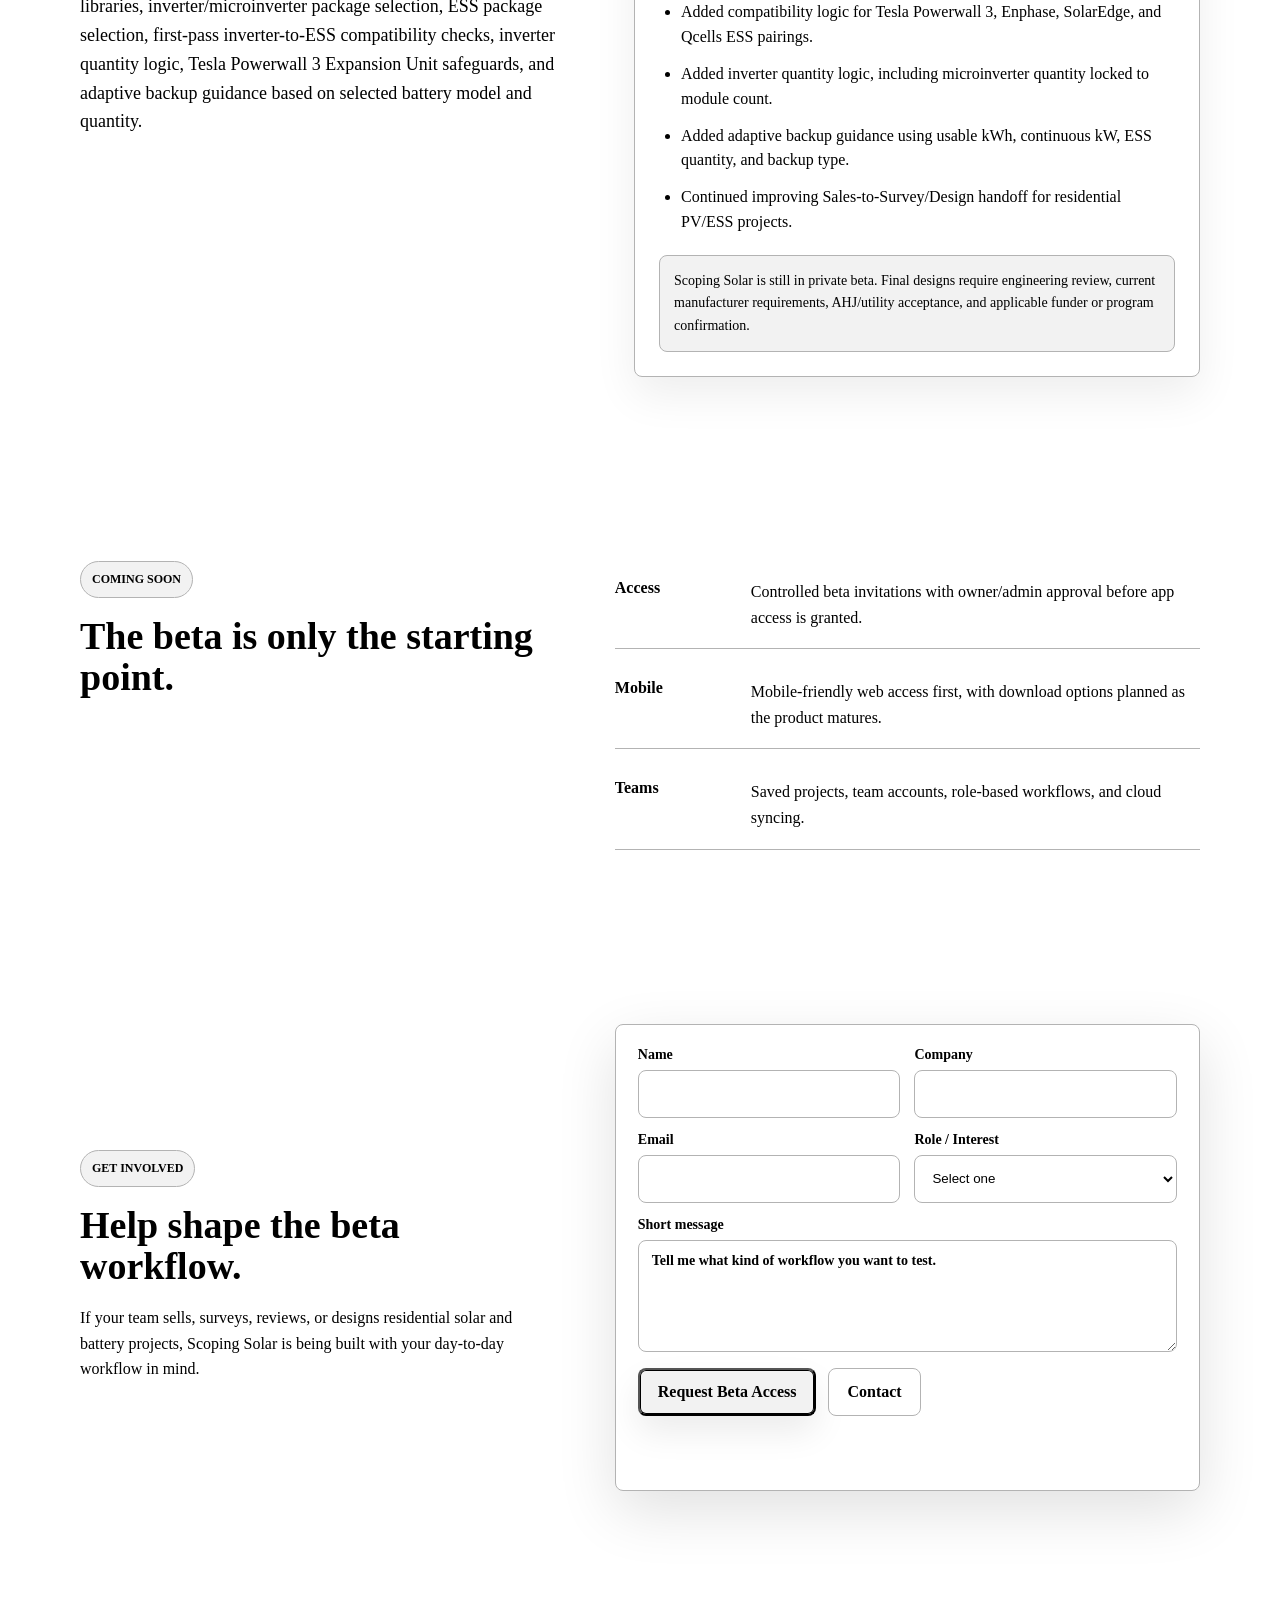
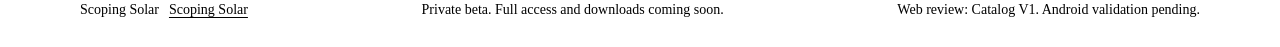
==== commit c22ea814: "release: clarify private beta status for LP01 publication" ====
--- a/index.html
+++ b/index.html
@@ -70,12 +70,12 @@
         </div>
         <div class="text-stack">
           <p>
-            The beta app is currently restricted to the owner/admin while the workflow, field language,
+            The beta app is invitation-only while the workflow, field language,
             project intake logic, and equipment data structure are being tested.
           </p>
           <p>
-            Full web access, mobile access, downloadable app access, saved projects, team accounts,
-            and cloud syncing are coming soon.
+            Web surveys, saved projects, team accounts and cloud sync are available to invited testers.
+            Android owner review and device validation remain pending; public access is not open.
           </p>
         </div>
       </div>
@@ -294,7 +294,7 @@
         >Scoping Solar</a>
       </p>
       <p>Private beta. Full access and downloads coming soon.</p>
-      <p>Latest web build v0.12.0</p>
+      <p>Web review: Catalog V1. Android validation pending.</p>
     </div>
   </footer>
 
